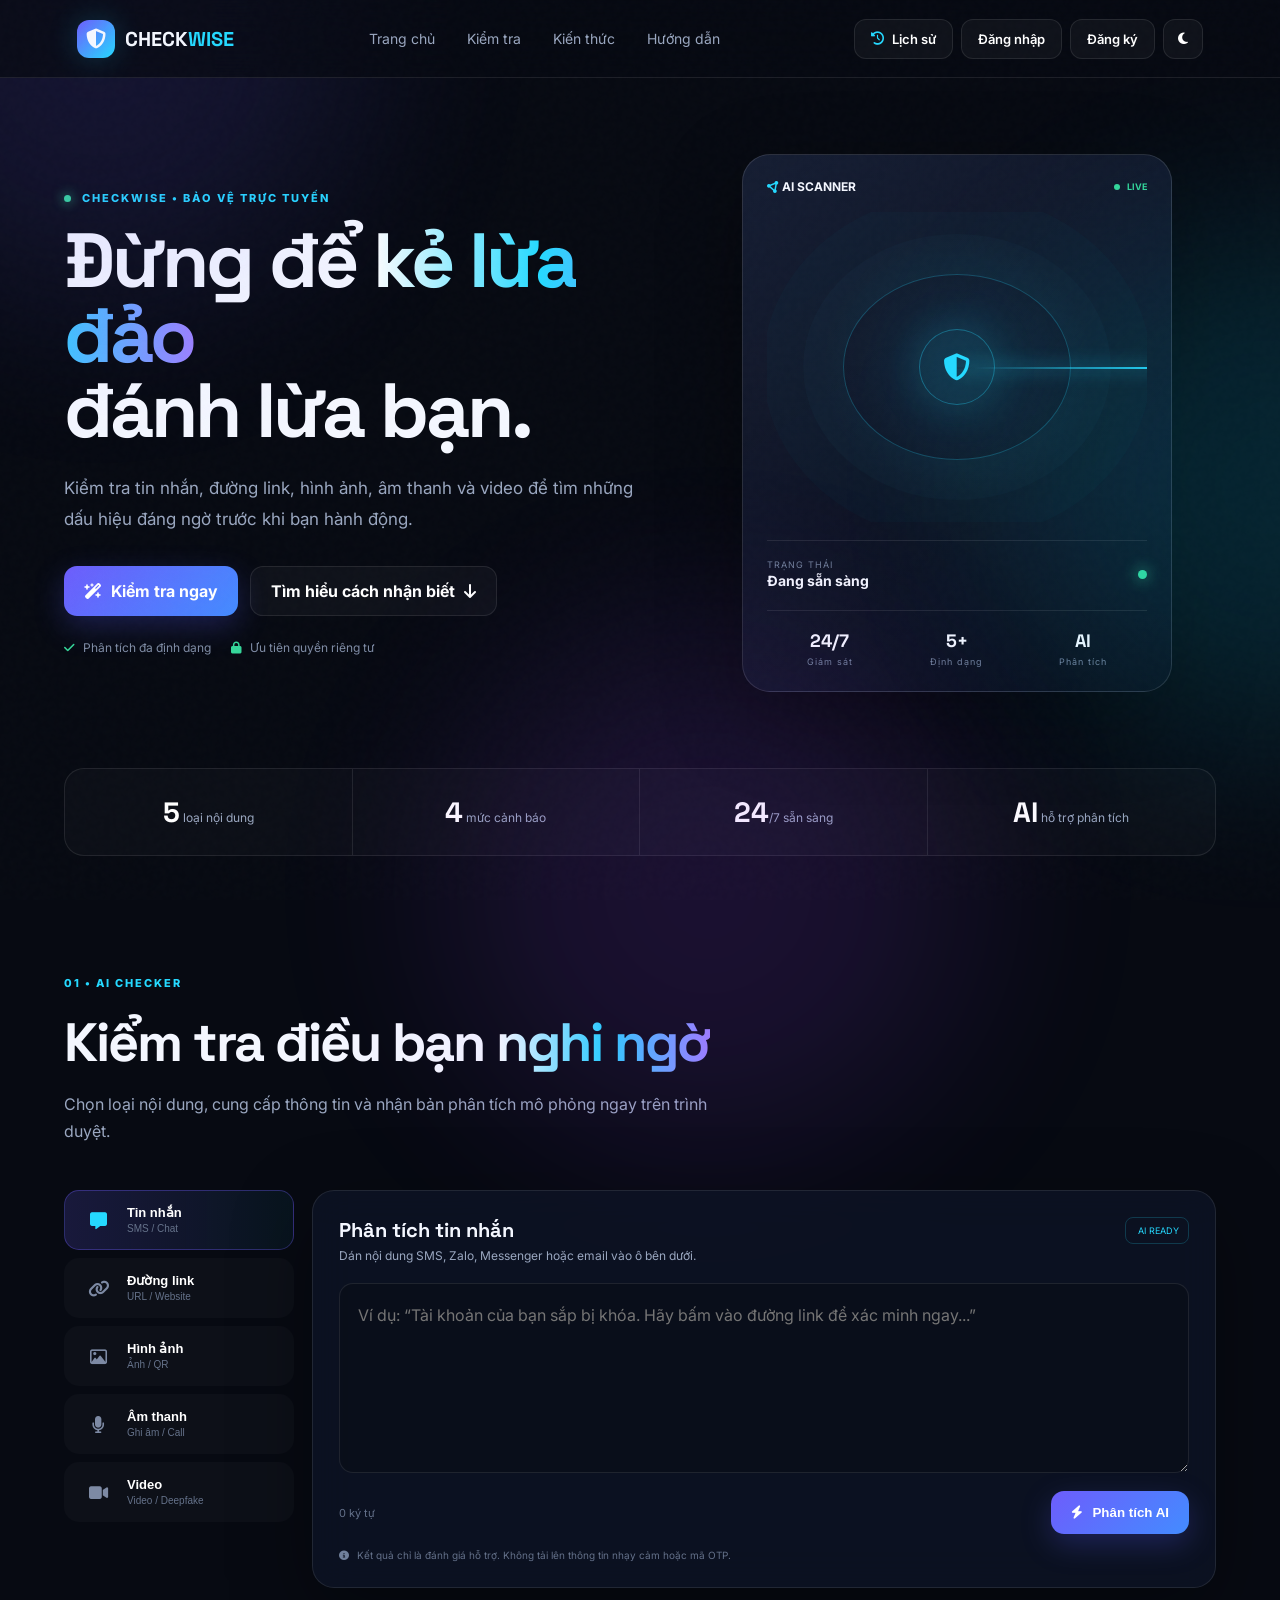
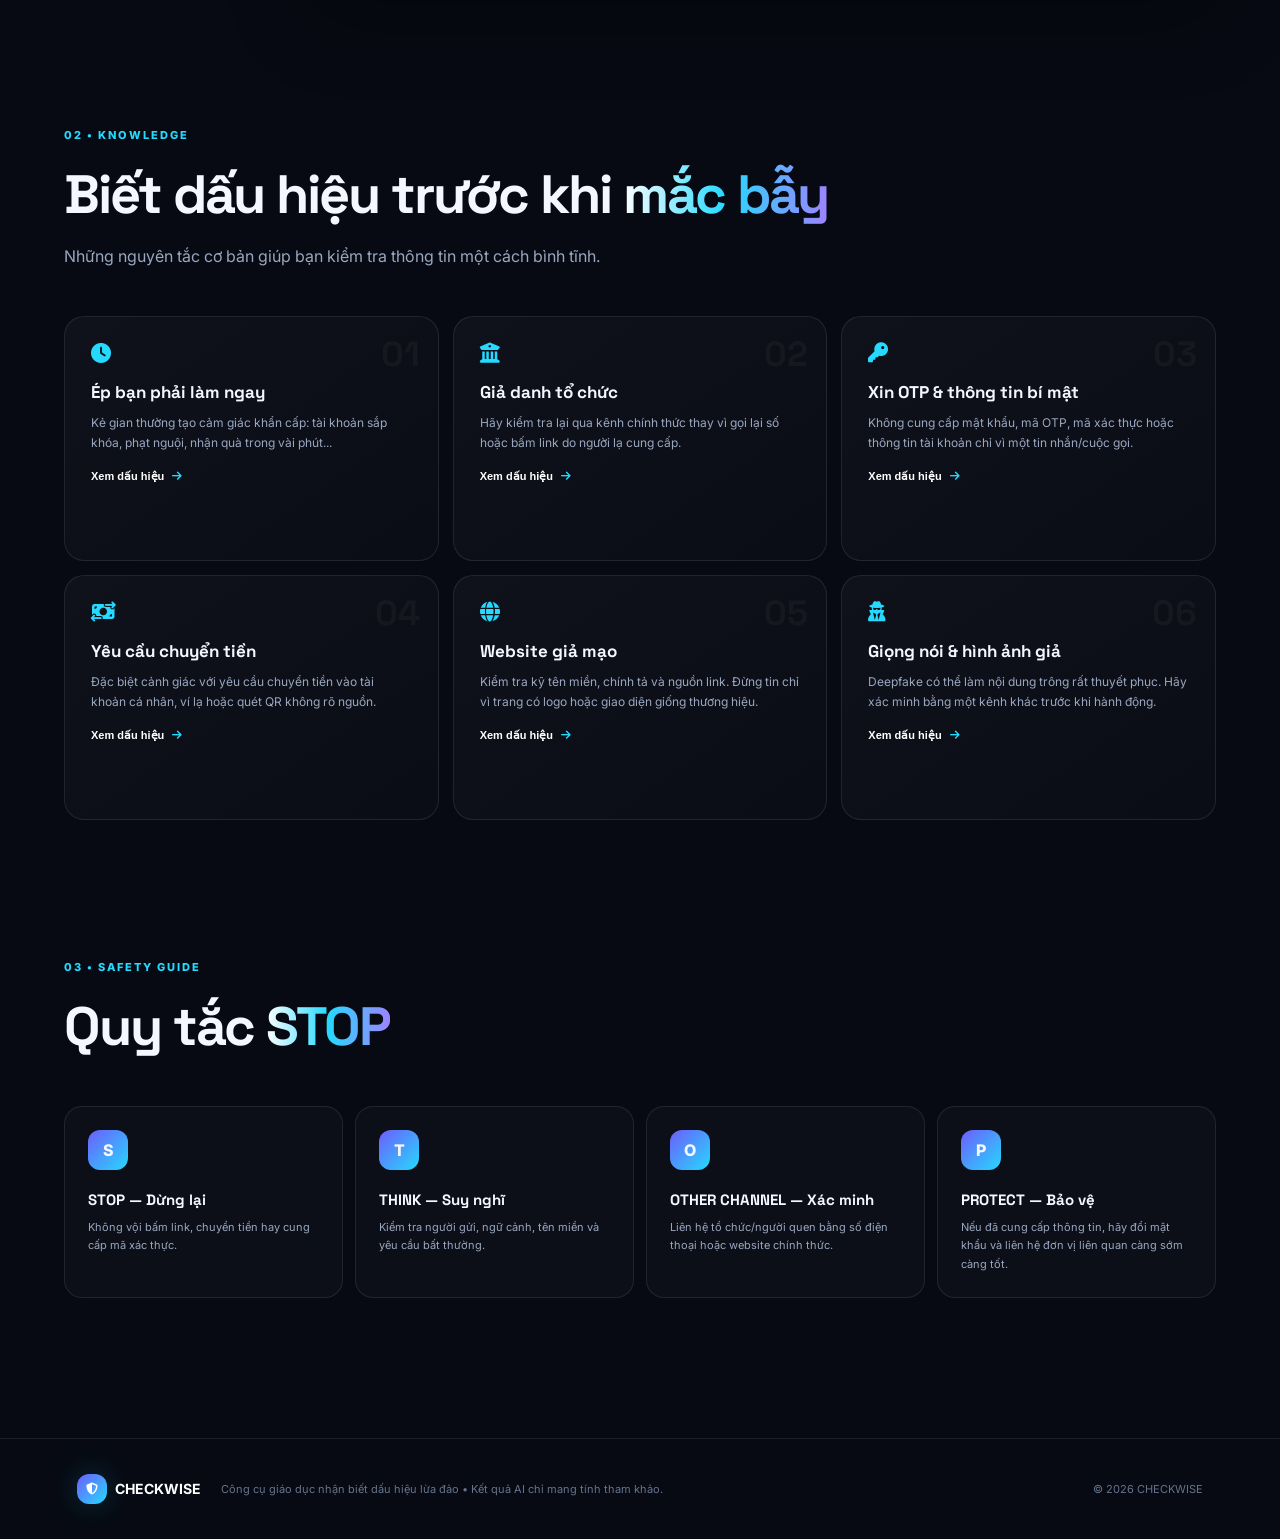
==== index.html @ 7a4ba18f "first commit" ====
<!doctype html>
<html lang="vi">
  <head>
    <meta charset="UTF-8" />
    <meta name="viewport" content="width=device-width, initial-scale=1.0" />
    <meta
      name="description"
      content="CHECKWISE - Trung tâm nhận biết tin giả và lừa đảo bằng AI."
    />
    <title>CHECKWISE — Nhận biết lừa đảo</title>
    <link rel="preconnect" href="https://fonts.googleapis.com" />
    <link rel="preconnect" href="https://fonts.gstatic.com" crossorigin />
    <link
      href="https://fonts.googleapis.com/css2?family=Inter:wght@400;500;600;700;800&family=Space+Grotesk:wght@500;600;700&display=swap"
      rel="stylesheet"
    />
    <link
      rel="stylesheet"
      href="https://cdnjs.cloudflare.com/ajax/libs/font-awesome/6.7.2/css/all.min.css"
    />
    <link rel="stylesheet" href="css/style.css" />
  </head>
  <body>
    <div class="noise"></div>
    <div class="bg-orb orb-1"></div>
    <div class="bg-orb orb-2"></div>
    <div class="bg-orb orb-3"></div>

    <header class="navbar">
      <a href="#home" class="brand">
        <span class="brand-icon"><i class="fa-solid fa-shield-halved"></i></span>
        <span>CHECK<span class="accent">WISE</span></span>
      </a>

      <nav id="nav">
        <a href="#home">Trang chủ</a>
        <a href="#checker">Kiểm tra</a>
        <a href="#knowledge">Kiến thức</a>
        <a href="#guide">Hướng dẫn</a>
      </nav>

      <div class="nav-right">
        <!-- Nút Lịch sử -->
        <button class="nav-pill-btn" id="toggleHistoryBtn" title="Lịch sử tra cứu">
          <i class="fa-solid fa-clock-rotate-left"></i>
          <span>Lịch sử</span>
        </button>

        <!-- Cụm Đăng nhập / Đăng ký (khi chưa đăng nhập) -->
        <div id="authButtons" class="auth-btns">
          <a href="auth.html" class="nav-pill-btn">Đăng nhập</a>
          <a href="auth.html?mode=register" class="nav-pill-btn nav-pill-primary">Đăng ký</a>
        </div>

        <!-- Ô User (khi đã đăng nhập) -->
        <div id="userMenuContainer" class="user-menu-container hidden">
          <button class="nav-pill-btn user-trigger" id="userProfileTrigger" type="button">
            <span class="user-avatar" id="userAvatarText">U</span>
            <span class="user-name" id="userNameDisplay">Người dùng</span>
            <i class="fa-solid fa-chevron-down" style="font-size: 10px; opacity: 0.7;"></i>
          </button>

          <div id="userDropdownMenu" class="user-dropdown hidden">
            <div class="dropdown-header">
              <strong id="dropdownUserName">Tên người dùng</strong>
              <p class="dropdown-email" id="dropdownUserEmail">email@domain.com</p>
              <span class="dropdown-role">Thành viên CheckWise</span>
            </div>
            <div class="dropdown-divider"></div>
            <button id="dropdownHistoryBtn" class="dropdown-item" type="button">
              <i class="fa-solid fa-clock-rotate-left"></i> Lịch sử tra cứu
            </button>
            <button id="logoutBtn" class="dropdown-item text-danger" type="button">
              <i class="fa-solid fa-right-from-bracket"></i> Đăng xuất
            </button>
          </div>
        </div>

        <!-- Nút Sáng / Tối -->
        <button class="icon-btn" id="themeBtn" aria-label="Đổi giao diện">
          <i class="fa-solid fa-moon"></i>
        </button>

        <!-- Nút Menu Mobile -->
        <button class="menu-btn" id="menuBtn">
          <i class="fa-solid fa-bars"></i>
        </button>
      </div>
    </header>
    <main id="home">
      <section class="hero section reveal">
        <div class="hero-copy">
          <div class="eyebrow">
            <span class="pulse"></span> CHECKWISE • BẢO VỆ TRỰC TUYẾN
          </div>
          <h1>Đừng để <span>kẻ lừa đảo</span><br />đánh lừa bạn.</h1>
          <p>
            Kiểm tra tin nhắn, đường link, hình ảnh, âm thanh và video để tìm
            những dấu hiệu đáng ngờ trước khi bạn hành động.
          </p>
          <div class="hero-actions">
            <a href="#checker" class="btn btn-primary"
              ><i class="fa-solid fa-wand-magic-sparkles"></i> Kiểm tra ngay</a
            ><a href="#knowledge" class="btn btn-ghost"
              >Tìm hiểu cách nhận biết <i class="fa-solid fa-arrow-down"></i
            ></a>
          </div>
          <div class="trust-row">
            <span><i class="fa-solid fa-check"></i> Phân tích đa định dạng</span
            ><span
              ><i class="fa-solid fa-lock"></i> Ưu tiên quyền riêng tư</span
            >
          </div>
        </div>
        <div class="hero-visual">
          <div class="scan-card">
            <div class="scan-top">
              <span><i class="fa-solid fa-circle-nodes"></i> AI SCANNER</span
              ><span class="live"><i></i> LIVE</span>
            </div>
            <div class="radar">
              <div class="radar-grid"></div>
              <div class="radar-sweep"></div>
              <div class="radar-core">
                <i class="fa-solid fa-shield-halved"></i>
              </div>
            </div>
            <div class="scan-status">
              <div><small>TRẠNG THÁI</small><strong>Đang sẵn sàng</strong></div>
              <span class="status-dot"></span>
            </div>
            <div class="mini-metrics">
              <div><strong>24/7</strong><small>Giám sát</small></div>
              <div><strong>5+</strong><small>Định dạng</small></div>
              <div><strong>AI</strong><small>Phân tích</small></div>
            </div>
          </div>
        </div>
      </section>

      <section class="stats section reveal">
        <div>
          <div class="stat">
            <strong data-count="5">0</strong><span> loại nội dung</span>
          </div>
        </div>
        <div>
          <div class="stat">
            <strong data-count="4">0</strong><span> mức cảnh báo</span>
          </div>
        </div>
        <div>
          <div class="stat">
            <strong data-count="24">0</strong><span>/7 sẵn sàng</span>
          </div>
        </div>
        <div>
          <div class="stat">
            <strong>AI</strong><span> hỗ trợ phân tích</span>
          </div>
        </div>
      </section>

      <section id="checker" class="checker section reveal">
        <div class="section-heading">
          <div class="eyebrow">01 • AI CHECKER</div>
          <h2>Kiểm tra điều bạn <span>nghi ngờ</span></h2>
          <p>
            Chọn loại nội dung, cung cấp thông tin và nhận bản phân tích mô
            phỏng ngay trên trình duyệt.
          </p>
        </div>
        <div class="checker-layout">
          <aside class="type-list">
            <button class="type-btn active" data-type="message">
              <i class="fa-solid fa-message"></i><span>Tin nhắn</span
              ><small>SMS / Chat</small>
            </button>
            <button class="type-btn" data-type="link">
              <i class="fa-solid fa-link"></i><span>Đường link</span
              ><small>URL / Website</small>
            </button>
            <button class="type-btn" data-type="image">
              <i class="fa-regular fa-image"></i><span>Hình ảnh</span
              ><small>Ảnh / QR</small>
            </button>
            <button class="type-btn" data-type="audio">
              <i class="fa-solid fa-microphone"></i><span>Âm thanh</span
              ><small>Ghi âm / Call</small>
            </button>
            <button class="type-btn" data-type="video">
              <i class="fa-solid fa-video"></i><span>Video</span
              ><small>Video / Deepfake</small>
            </button>
          </aside>
          <div class="checker-panel">
            <div class="panel-head">
              <div>
                <h3 id="inputTitle">Phân tích tin nhắn</h3>
                <p id="inputHint">
                  Dán nội dung SMS, Zalo, Messenger hoặc email vào ô bên dưới.
                </p>
              </div>
              <span class="ai-chip"
                ><i class="fa-solid fa-sparkles"></i> AI READY</span
              >
            </div>
            <textarea
              id="messageInput"
              placeholder="Ví dụ: “Tài khoản của bạn sắp bị khóa. Hãy bấm vào đường link để xác minh ngay...”"
            ></textarea>
            <div id="linkInput" class="hidden">
              <div class="input-wrap">
                <i class="fa-solid fa-link"></i
                ><input
                  id="urlField"
                  type="url"
                  placeholder="https://example.com"
                />
              </div>
            </div>
            <div id="uploadInput" class="upload-zone hidden">
              <input
                id="fileField"
                type="file"
                accept="image/*,audio/*,video/*"
              /><label for="fileField"
                ><span class="upload-icon"
                  ><i class="fa-solid fa-cloud-arrow-up"></i></span
                ><strong>Kéo thả tệp vào đây</strong
                ><small>hoặc bấm để chọn • Ảnh, âm thanh, video</small></label
              >
              <div id="filePreview"></div>
            </div>
            <div class="panel-foot">
              <span id="charCount">0 ký tự</span
              ><button class="btn btn-primary" id="analyzeBtn">
                <i class="fa-solid fa-bolt"></i> Phân tích AI
              </button>
            </div>
            <div class="disclaimer">
              <i class="fa-solid fa-circle-info"></i> Kết quả chỉ là đánh giá hỗ
              trợ. Không tải lên thông tin nhạy cảm hoặc mã OTP.
            </div>
          </div>
        </div>
      </section>
      

      <section id="result" class="result section hidden">
        <div class="result-card">
          <div class="result-head">
            <div class="result-icon">
              <i class="fa-solid fa-triangle-exclamation"></i>
            </div>
            <div>
              <small>AI RISK ANALYSIS</small>
              <h2 id="resultTitle">Có dấu hiệu cần cảnh giác</h2>
            </div>
            <span id="riskBadge" class="risk high">RỦI RO CAO</span>
          </div>
          <div class="risk-meter">
            <div>
              <span>Mức độ rủi ro</span><strong id="riskScore">78/100</strong>
            </div>
            <div class="meter"><span id="meterFill"></span></div>
          </div>
          <div class="findings" id="findings"></div>
          <div class="result-actions">
            <button class="btn btn-primary" id="newCheck">
              <i class="fa-solid fa-rotate"></i> Kiểm tra nội dung khác</button
            ><button class="btn btn-ghost" id="copyResult">
              <i class="fa-regular fa-copy"></i> Sao chép kết quả
            </button>
          </div>
        </div>
      </section>

      <section id="knowledge" class="knowledge section reveal">
        <div class="section-heading">
          <div class="eyebrow">02 • KNOWLEDGE</div>
          <h2>Biết dấu hiệu trước khi <span>mắc bẫy</span></h2>
          <p>
            Những nguyên tắc cơ bản giúp bạn kiểm tra thông tin một cách bình
            tĩnh.
          </p>
        </div>
        <div class="knowledge-grid">
          <article class="knowledge-card">
            <span class="card-num">01</span><i class="fa-solid fa-clock"></i>
            <h3>Ép bạn phải làm ngay</h3>
            <p>
              Kẻ gian thường tạo cảm giác khẩn cấp: tài khoản sắp khóa, phạt
              nguội, nhận quà trong vài phút...
            </p>
            <button class="learn-btn">
              Xem dấu hiệu <i class="fa-solid fa-arrow-right"></i>
            </button>
          </article>
          <article class="knowledge-card">
            <span class="card-num">02</span
            ><i class="fa-solid fa-building-columns"></i>
            <h3>Giả danh tổ chức</h3>
            <p>
              Hãy kiểm tra lại qua kênh chính thức thay vì gọi lại số hoặc bấm
              link do người lạ cung cấp.
            </p>
            <button class="learn-btn">
              Xem dấu hiệu <i class="fa-solid fa-arrow-right"></i>
            </button>
          </article>
          <article class="knowledge-card">
            <span class="card-num">03</span><i class="fa-solid fa-key"></i>
            <h3>Xin OTP & thông tin bí mật</h3>
            <p>
              Không cung cấp mật khẩu, mã OTP, mã xác thực hoặc thông tin tài
              khoản chỉ vì một tin nhắn/cuộc gọi.
            </p>
            <button class="learn-btn">
              Xem dấu hiệu <i class="fa-solid fa-arrow-right"></i>
            </button>
          </article>
          <article class="knowledge-card">
            <span class="card-num">04</span
            ><i class="fa-solid fa-money-bill-transfer"></i>
            <h3>Yêu cầu chuyển tiền</h3>
            <p>
              Đặc biệt cảnh giác với yêu cầu chuyển tiền vào tài khoản cá nhân,
              ví lạ hoặc quét QR không rõ nguồn.
            </p>
            <button class="learn-btn">
              Xem dấu hiệu <i class="fa-solid fa-arrow-right"></i>
            </button>
          </article>
          <article class="knowledge-card">
            <span class="card-num">05</span><i class="fa-solid fa-globe"></i>
            <h3>Website giả mạo</h3>
            <p>
              Kiểm tra kỹ tên miền, chính tả và nguồn link. Đừng tin chỉ vì
              trang có logo hoặc giao diện giống thương hiệu.
            </p>
            <button class="learn-btn">
              Xem dấu hiệu <i class="fa-solid fa-arrow-right"></i>
            </button>
          </article>
          <article class="knowledge-card">
            <span class="card-num">06</span
            ><i class="fa-solid fa-user-secret"></i>
            <h3>Giọng nói & hình ảnh giả</h3>
            <p>
              Deepfake có thể làm nội dung trông rất thuyết phục. Hãy xác minh
              bằng một kênh khác trước khi hành động.
            </p>
            <button class="learn-btn">
              Xem dấu hiệu <i class="fa-solid fa-arrow-right"></i>
            </button>
          </article>
        </div>
      </section>

      <section id="guide" class="guide section reveal">
        <div class="section-heading">
          <div class="eyebrow">03 • SAFETY GUIDE</div>
          <h2>Quy tắc <span>STOP</span></h2>
        </div>
        <div class="steps">
          <div class="step">
            <span>S</span>
            <div>
              <h3>STOP — Dừng lại</h3>
              <p>Không vội bấm link, chuyển tiền hay cung cấp mã xác thực.</p>
            </div>
          </div>
          <div class="step">
            <span>T</span>
            <div>
              <h3>THINK — Suy nghĩ</h3>
              <p>
                Kiểm tra người gửi, ngữ cảnh, tên miền và yêu cầu bất thường.
              </p>
            </div>
          </div>
          <div class="step">
            <span>O</span>
            <div>
              <h3>OTHER CHANNEL — Xác minh</h3>
              <p>
                Liên hệ tổ chức/người quen bằng số điện thoại hoặc website chính
                thức.
              </p>
            </div>
          </div>
          <div class="step">
            <span>P</span>
            <div>
              <h3>PROTECT — Bảo vệ</h3>
              <p>
                Nếu đã cung cấp thông tin, hãy đổi mật khẩu và liên hệ đơn vị
                liên quan càng sớm càng tốt.
              </p>
            </div>
          </div>
        </div>
      </section>
    </main>

    <footer>
      <div class="footer-brand">
        <span class="brand-icon"><i class="fa-solid fa-shield-halved"></i></span
        ><strong>CHECKWISE</strong>
      </div>
      <p>
        Công cụ giáo dục nhận biết dấu hiệu lừa đảo • Kết quả AI chỉ mang tính
        tham khảo.
      </p>
      <span>© 2026 CHECKWISE</span>
    </footer>
    <script src="js/app.js"></script>
    <!-- NGĂN KÉO LỊCH SỬ TRA CỨU (DRAWER) -->
<div id="historyOverlay" class="drawer-overlay hidden"></div>
<aside id="historyDrawer" class="history-drawer">
  <div class="drawer-header">
    <div>
      <h3><i class="fa-solid fa-clock-rotate-left"></i> Lịch sử tra cứu</h3>
      <small id="historyUserLabel">Lưu trên trình duyệt hiện tại</small>
    </div>
    <div style="display: flex; gap: 8px; align-items: center;">
      <button id="clearHistoryBtn" class="clear-history-btn" title="Xóa tất cả">
        <i class="fa-solid fa-trash-can"></i>
      </button>
      <button id="closeHistoryBtn" class="close-btn">&times;</button>
    </div>
  </div>
  <div id="historyList" class="drawer-list"></div>
</aside>
  </body>
</html>
---- css/style.css ----
:root {
  --bg: #070a12;
  --bg2: #0b1020;
  --panel: rgba(15, 22, 40, .72);
  --text: #f4f7ff;
  --muted: #9aa7c0;
  --line: rgba(255, 255, 255, .09);
  --primary: #6d5dfc;
  --cyan: #25d9ff;
  --danger: #ff5470;
  --warning: #ffb84d;
  --success: #35d69a;
  --shadow: 0 25px 80px rgba(0, 0, 0, .35)
}

* {
  box-sizing: border-box;
  margin: 0;
  padding: 0
}

html {
  scroll-behavior: smooth
}

body {
  font-family: Inter, sans-serif;
  background: var(--bg);
  color: var(--text);
  overflow-x: hidden
}

.noise {
  position: fixed;
  inset: 0;
  opacity: .025;
  pointer-events: none;
  z-index: 100;
  background-image: url("data:image/svg+xml,%3Csvg viewBox='0 0 180 180' xmlns='http://www.w3.org/2000/svg'%3E%3Cfilter id='n'%3E%3CfeTurbulence type='fractalNoise' baseFrequency='.8' numOctaves='4' stitchTiles='stitch'/%3E%3C/filter%3E%3Crect width='100%25' height='100%25' filter='url(%23n)' opacity='.7'/%3E%3C/svg%3E")
}

.bg-orb {
  position: fixed;
  width: 520px;
  height: 520px;
  border-radius: 50%;
  filter: blur(100px);
  opacity: .13;
  pointer-events: none
}

.orb-1 {
  background: #6d5dfc;
  top: -220px;
  left: -160px
}

.orb-2 {
  background: #00d9ff;
  right: -250px;
  top: 25%
}

.orb-3 {
  background: #9d42ff;
  bottom: -250px;
  left: 35%
}

.navbar {
  height: 78px;
  display: flex;
  align-items: center;
  justify-content: space-between;
  padding: 0 6%;
  position: sticky;
  top: 0;
  z-index: 50;
  background: rgba(7, 10, 18, .72);
  backdrop-filter: blur(20px);
  border-bottom: 1px solid var(--line)
}

.brand {
  display: flex;
  align-items: center;
  gap: 10px;
  color: var(--text);
  text-decoration: none;
  font-family: "Space Grotesk";
  font-weight: 700;
  font-size: 20px
}

.accent {
  color: var(--cyan)
}

.brand-icon {
  width: 38px;
  height: 38px;
  border-radius: 12px;
  display: grid;
  place-items: center;
  background: linear-gradient(135deg, var(--primary), var(--cyan));
  box-shadow: 0 0 30px rgba(37, 217, 255, .2)
}

nav {
  display: flex;
  gap: 32px
}

nav a {
  color: var(--muted);
  text-decoration: none;
  font-size: 14px;
  transition: .25s
}

nav a:hover {
  color: #fff
}

.icon-btn,
.menu-btn {
  border: 1px solid var(--line);
  background: rgba(255, 255, 255, .04);
  color: #fff;
  width: 40px;
  height: 40px;
  border-radius: 12px;
  cursor: pointer
}

.menu-btn {
  display: none
}

.section {
  width: min(1160px, 90%);
  margin: auto
}

.hero {
  min-height: 690px;
  display: grid;
  grid-template-columns: 1.05fr .95fr;
  align-items: center;
  gap: 60px
}

.eyebrow {
  font-size: 11px;
  letter-spacing: 2px;
  font-weight: 800;
  color: var(--cyan);
  margin-bottom: 18px
}

.pulse {
  display: inline-block;
  width: 7px;
  height: 7px;
  border-radius: 50%;
  background: var(--success);
  box-shadow: 0 0 12px var(--success);
  margin-right: 7px
}

.hero h1 {
  font-family: "Space Grotesk";
  font-size: clamp(46px, 6vw, 78px);
  line-height: .98;
  letter-spacing: -3px;
  margin-bottom: 25px
}

.hero h1 span,
.section-heading h2 span {
  background: linear-gradient(90deg, #fff, var(--cyan), #9d83ff);
  background-clip: text;
  -webkit-background-clip: text;
  color: transparent
}

.hero p {
  max-width: 620px;
  color: var(--muted);
  font-size: 17px;
  line-height: 1.8
}

.hero-actions {
  display: flex;
  gap: 12px;
  flex-wrap: wrap;
  margin-top: 32px
}

.btn {
  border: 0;
  border-radius: 13px;
  padding: 14px 20px;
  font-weight: 700;
  color: #fff;
  text-decoration: none;
  display: inline-flex;
  align-items: center;
  gap: 9px;
  cursor: pointer;
  transition: .25s
}

.btn-primary {
  background: linear-gradient(135deg, var(--primary), #438cff);
  box-shadow: 0 10px 30px rgba(89, 92, 255, .25)
}

.btn-primary:hover {
  transform: translateY(-3px);
  box-shadow: 0 15px 40px rgba(89, 92, 255, .4)
}

.btn-ghost {
  border: 1px solid var(--line);
  background: rgba(255, 255, 255, .035)
}

.btn-ghost:hover {
  background: rgba(255, 255, 255, .08)
}

.trust-row {
  display: flex;
  gap: 20px;
  color: #7f8ca5;
  font-size: 12px;
  margin-top: 24px
}

.trust-row i {
  color: var(--success);
  margin-right: 5px
}

.scan-card {
  width: min(430px, 100%);
  margin: auto;
  padding: 24px;
  border: 1px solid rgba(255, 255, 255, .12);
  background: linear-gradient(145deg, rgba(24, 32, 55, .9), rgba(10, 15, 29, .72));
  border-radius: 28px;
  box-shadow: var(--shadow);
  animation: float 5s ease-in-out infinite
}

.scan-top,
.scan-status {
  display: flex;
  justify-content: space-between;
  align-items: center
}

.scan-top {
  font-size: 12px;
  font-weight: 700
}

.scan-top i {
  color: var(--cyan)
}

.live {
  font-size: 9px;
  color: var(--success)
}

.live i {
  display: inline-block;
  width: 6px;
  height: 6px;
  background: var(--success);
  border-radius: 50%;
  margin-right: 5px
}

.radar {
  height: 310px;
  margin: 18px 0;
  position: relative;
  border-radius: 22px;
  overflow: hidden;
  background: radial-gradient(circle, rgba(37, 217, 255, .1), transparent 55%)
}

.radar-grid {
  position: absolute;
  inset: 20%;
  border: 1px solid rgba(37, 217, 255, .25);
  border-radius: 50%;
  box-shadow: 0 0 0 40px rgba(37, 217, 255, .025), 0 0 0 80px rgba(37, 217, 255, .02)
}

.radar-sweep {
  position: absolute;
  width: 55%;
  height: 2px;
  background: linear-gradient(90deg, transparent, var(--cyan));
  left: 50%;
  top: 50%;
  transform-origin: left;
  animation: sweep 3s linear infinite;
  box-shadow: 0 0 18px var(--cyan)
}

.radar-core {
  position: absolute;
  left: 50%;
  top: 50%;
  transform: translate(-50%, -50%);
  width: 76px;
  height: 76px;
  border-radius: 50%;
  display: grid;
  place-items: center;
  background: rgba(37, 217, 255, .08);
  border: 1px solid rgba(37, 217, 255, .35);
  color: var(--cyan);
  font-size: 27px;
  box-shadow: 0 0 45px rgba(37, 217, 255, .18)
}

.scan-status {
  border-top: 1px solid var(--line);
  padding-top: 18px
}

.scan-status small,
.mini-metrics small {
  display: block;
  color: #71809b;
  font-size: 9px;
  letter-spacing: 1px
}

.scan-status strong {
  font-size: 14px
}

.status-dot {
  width: 9px;
  height: 9px;
  background: var(--success);
  border-radius: 50%;
  box-shadow: 0 0 15px var(--success)
}

.mini-metrics {
  display: grid;
  grid-template-columns: repeat(3, 1fr);
  margin-top: 20px;
  text-align: center;
  border-top: 1px solid var(--line);
  padding-top: 18px
}

.mini-metrics strong {
  font-family: "Space Grotesk";
  font-size: 18px
}

.mini-metrics small {
  margin-top: 4px
}

.stats {
  display: grid;
  grid-template-columns: repeat(4, 1fr);
  border: 1px solid var(--line);
  border-radius: 20px;
  background: rgba(255, 255, 255, .025);
  overflow: hidden;
  margin-bottom: 120px
}

.stats>div {
  padding: 25px;
  text-align: center;
  border-right: 1px solid var(--line)
}

.stats>div:last-child {
  border: 0
}

.stat strong {
  font: 700 28px "Space Grotesk";
  color: #fff
}

.stat span {
  font-size: 12px;
  color: var(--muted)
}

.section-heading {
  margin-bottom: 45px
}

.section-heading h2 {
  font: 700 clamp(34px, 5vw, 54px) "Space Grotesk";
  letter-spacing: -2px;
  margin-bottom: 14px
}

.section-heading p {
  color: var(--muted);
  line-height: 1.7;
  max-width: 650px
}

.checker {
  margin-bottom: 140px
}

.checker-layout {
  display: grid;
  grid-template-columns: 230px 1fr;
  gap: 18px
}

.type-list {
  display: flex;
  flex-direction: column;
  gap: 8px
}

.type-btn {
  display: grid;
  grid-template-columns: 38px 1fr;
  grid-template-rows: 1fr 1fr;
  text-align: left;
  gap: 0 10px;
  padding: 14px;
  border: 1px solid transparent;
  background: rgba(255, 255, 255, .025);
  color: #fff;
  border-radius: 15px;
  cursor: pointer
}

.type-btn i {
  grid-row: 1/3;
  align-self: center;
  text-align: center;
  font-size: 17px;
  color: #7d8aa4
}

.type-btn span {
  font-weight: 700;
  font-size: 13px
}

.type-btn small {
  color: #65728a;
  font-size: 10px;
  margin-top: 3px
}

.type-btn.active {
  background: linear-gradient(90deg, rgba(109, 93, 252, .18), rgba(37, 217, 255, .05));
  border-color: rgba(109, 93, 252, .35)
}

.type-btn.active i {
  color: var(--cyan)
}

.checker-panel,
.result-card {
  border: 1px solid var(--line);
  background: var(--panel);
  backdrop-filter: blur(20px);
  border-radius: 22px;
  padding: 26px;
  box-shadow: var(--shadow)
}

.panel-head {
  display: flex;
  justify-content: space-between;
  gap: 20px;
  margin-bottom: 20px
}

.panel-head h3 {
  font: 700 20px "Space Grotesk"
}

.panel-head p {
  color: var(--muted);
  font-size: 12px;
  margin-top: 5px
}

.ai-chip {
  align-self: flex-start;
  font-size: 9px;
  color: var(--cyan);
  padding: 7px 9px;
  border: 1px solid rgba(37, 217, 255, .2);
  border-radius: 8px;
  white-space: nowrap
}

textarea,
input {
  font: inherit;
  color: #fff;
  background: rgba(0, 0, 0, .18);
  border: 1px solid var(--line);
  outline: none
}

.checker-panel textarea {
  width: 100%;
  height: 190px;
  resize: vertical;
  padding: 18px;
  border-radius: 14px;
  line-height: 1.7
}

.checker-panel textarea:focus,
input:focus {
  border-color: rgba(37, 217, 255, .45);
  box-shadow: 0 0 0 4px rgba(37, 217, 255, .04)
}

.input-wrap {
  display: flex;
  align-items: center;
  gap: 10px;
  border: 1px solid var(--line);
  padding: 0 15px;
  border-radius: 14px;
  background: rgba(0, 0, 0, .18)
}

.input-wrap i {
  color: var(--cyan)
}

.input-wrap input {
  border: 0;
  width: 100%;
  height: 60px;
  background: transparent
}

.panel-foot {
  display: flex;
  justify-content: space-between;
  align-items: center;
  margin-top: 14px
}

.panel-foot>span {
  color: #64718a;
  font-size: 11px
}

.upload-zone {
  border: 1px dashed rgba(37, 217, 255, .3);
  border-radius: 16px;
  min-height: 240px;
  display: grid;
  place-items: center;
  text-align: center;
  position: relative;
  overflow: hidden;
  background: rgba(37, 217, 255, .025)
}

.upload-zone input {
  display: none
}

.upload-zone label {
  cursor: pointer;
  padding: 35px;
  width: 100%
}

.upload-icon {
  width: 60px;
  height: 60px;
  margin: auto auto 15px;
  border-radius: 18px;
  display: grid;
  place-items: center;
  background: rgba(37, 217, 255, .08);
  color: var(--cyan);
  font-size: 23px
}

.upload-zone strong,
.upload-zone small {
  display: block
}

.upload-zone small {
  color: var(--muted);
  margin-top: 8px
}

.disclaimer {
  font-size: 10px;
  color: #64718a;
  margin-top: 15px
}

.disclaimer i {
  color: #70809b;
  margin-right: 5px
}

.hidden {
  display: none !important
}

.result {
  margin-bottom: 120px
}

.result-card {
  border-color: rgba(255, 184, 77, .2)
}

.result-head {
  display: flex;
  align-items: center;
  gap: 14px
}

.result-icon {
  width: 48px;
  height: 48px;
  border-radius: 15px;
  display: grid;
  place-items: center;
  background: rgba(255, 184, 77, .1);
  color: var(--warning)
}

.result-head small {
  color: #77849c;
  font-size: 9px;
  letter-spacing: 1px
}

.result-head h2 {
  font: 700 22px "Space Grotesk"
}

.risk {
  margin-left: auto;
  padding: 8px 10px;
  border-radius: 8px;
  font-size: 9px;
  font-weight: 800
}

.risk.high {
  color: #ff7185;
  background: rgba(255, 84, 112, .1)
}

.risk.medium {
  color: var(--warning);
  background: rgba(255, 184, 77, .1)
}

.risk.low {
  color: var(--success);
  background: rgba(53, 214, 154, .1)
}

.risk-meter {
  margin: 25px 0
}

.risk-meter>div:first-child {
  display: flex;
  justify-content: space-between;
  font-size: 12px;
  color: var(--muted);
  margin-bottom: 8px
}

.risk-meter strong {
  color: #fff
}

.meter {
  height: 9px;
  background: rgba(255, 255, 255, .07);
  border-radius: 20px;
  overflow: hidden
}

.meter span {
  display: block;
  height: 100%;
  width: 0;
  background: linear-gradient(90deg, var(--success), var(--warning), var(--danger));
  border-radius: 20px;
  transition: 1.2s
}

.findings {
  display: grid;
  grid-template-columns: repeat(3, 1fr);
  gap: 10px
}

.finding {
  padding: 17px;
  border: 1px solid var(--line);
  border-radius: 14px;
  background: rgba(255, 255, 255, .025)
}

.finding i {
  color: var(--warning);
  margin-bottom: 10px
}

.finding strong {
  display: block;
  font-size: 12px;
  margin-bottom: 6px
}

.finding p {
  font-size: 11px;
  color: var(--muted);
  line-height: 1.6
}

.result-actions {
  display: flex;
  gap: 10px;
  margin-top: 20px
}

.knowledge {
  margin-bottom: 140px
}

.knowledge-grid {
  display: grid;
  grid-template-columns: repeat(3, 1fr);
  gap: 14px
}

.knowledge-card {
  position: relative;
  padding: 26px;
  border: 1px solid var(--line);
  border-radius: 20px;
  background: linear-gradient(145deg, rgba(255, 255, 255, .035), rgba(255, 255, 255, .015));
  min-height: 245px;
  transition: .3s;
  overflow: hidden
}

.knowledge-card:hover {
  transform: translateY(-7px);
  border-color: rgba(37, 217, 255, .25);
  box-shadow: 0 20px 50px rgba(0, 0, 0, .2)
}

.card-num {
  position: absolute;
  right: 18px;
  top: 15px;
  font: 700 35px "Space Grotesk";
  color: rgba(255, 255, 255, .04)
}

.knowledge-card>i {
  color: var(--cyan);
  font-size: 20px;
  margin-bottom: 18px
}

.knowledge-card h3 {
  font: 700 17px "Space Grotesk";
  margin-bottom: 10px
}

.knowledge-card p {
  font-size: 12px;
  line-height: 1.7;
  color: var(--muted)
}

.learn-btn {
  border: 0;
  background: none;
  color: #fff;
  margin-top: 17px;
  font-size: 11px;
  font-weight: 700;
  cursor: pointer
}

.learn-btn i {
  color: var(--cyan);
  margin-left: 5px
}

.guide {
  margin-bottom: 140px
}

.steps {
  display: grid;
  grid-template-columns: repeat(4, 1fr);
  gap: 12px
}

.step {
  padding: 23px;
  border: 1px solid var(--line);
  border-radius: 18px;
  background: rgba(255, 255, 255, .025)
}

.step>span {
  width: 40px;
  height: 40px;
  display: grid;
  place-items: center;
  border-radius: 12px;
  background: linear-gradient(135deg, var(--primary), var(--cyan));
  font-weight: 800;
  margin-bottom: 20px
}

.step h3 {
  font: 700 15px "Space Grotesk";
  margin-bottom: 9px
}

.step p {
  font-size: 11px;
  color: var(--muted);
  line-height: 1.7
}

footer {
  border-top: 1px solid var(--line);
  padding: 35px 6%;
  display: flex;
  align-items: center;
  gap: 20px;
  color: #66748e;
  font-size: 11px
}

footer .footer-brand {
  display: flex;
  align-items: center;
  gap: 8px;
  color: #fff;
  font-size: 14px
}

footer .brand-icon {
  width: 30px;
  height: 30px;
  font-size: 12px
}

footer p {
  flex: 1
}

.reveal {
  opacity: 0;
  transform: translateY(24px);
  transition: .8s
}

.reveal.show {
  opacity: 1;
  transform: none
}

@keyframes float {
  50% {
    transform: translateY(-12px)
  }
}

@keyframes sweep {
  to {
    transform: rotate(360deg)
  }
}

@media(max-width:850px) {
  nav {
    position: absolute;
    top: 78px;
    left: 0;
    right: 0;
    padding: 20px 6%;
    background: rgba(7, 10, 18, .96);
    display: none;
    flex-direction: column;
    gap: 18px;
    border-bottom: 1px solid var(--line)
  }

  nav.open {
    display: flex
  }

  .menu-btn {
    display: block
  }

  .navbar>.icon-btn {
    margin-left: auto;
    margin-right: 8px
  }

  .hero {
    grid-template-columns: 1fr;
    min-height: auto;
    padding: 90px 0
  }

  .hero-visual {
    margin-top: 20px
  }

  .stats {
    grid-template-columns: repeat(2, 1fr)
  }

  .stats>div:nth-child(2) {
    border-right: 0
  }

  .stats>div:nth-child(-n+2) {
    border-bottom: 1px solid var(--line)
  }

  .checker-layout {
    grid-template-columns: 1fr
  }

  .type-list {
    display: grid;
    grid-template-columns: repeat(5, 1fr)
  }

  .type-btn {
    grid-template-columns: 1fr;
    text-align: center;
    grid-template-rows: auto auto auto
  }

  .type-btn i {
    grid-row: auto;
    margin-bottom: 7px
  }

  .findings,
  .knowledge-grid {
    grid-template-columns: 1fr 1fr
  }

  .steps {
    grid-template-columns: 1fr 1fr
  }
}

@media(max-width:560px) {
  .navbar {
    padding: 0 5%
  }

  .hero h1 {
    font-size: 46px;
    letter-spacing: -2px
  }

  .trust-row {
    flex-direction: column;
    gap: 8px
  }

  .type-list {
    grid-template-columns: repeat(2, 1fr)
  }

  .type-btn:last-child {
    grid-column: span 2
  }

  .panel-head {
    flex-direction: column
  }

  .panel-foot {
    align-items: flex-start;
    gap: 12px;
    flex-direction: column
  }

  .findings,
  .knowledge-grid,
  .steps {
    grid-template-columns: 1fr
  }

  .result-head {
    align-items: flex-start;
    flex-wrap: wrap
  }

  .risk {
    margin-left: 0
  }

  .stats {
    margin-bottom: 80px
  }

  footer {
    flex-direction: column;
    align-items: flex-start
  }
}

/* ===== LIGHT THEME ===== */
body.light {
  --bg: #f4f7fb;
  --bg2: #ffffff;
  --panel: rgba(255, 255, 255, .82);
  --text: #172033;
  --muted: #5f6b80;
  --line: rgba(23, 32, 51, .12);
  --shadow: 0 25px 80px rgba(31, 45, 72, .12);
  background: var(--bg);
}

body.light .noise {
  opacity: .012
}

body.light .navbar {
  background: rgba(244, 247, 251, .78)
}

body.light nav a {
  color: #5f6b80
}

body.light nav a:hover {
  color: #172033
}

body.light .icon-btn,
body.light .menu-btn {
  color: #172033;
  background: rgba(23, 32, 51, .05)
}

body.light .hero h1 span,
body.light .section-heading h2 span {
  background: linear-gradient(90deg, #172033, var(--primary), #008fc4);
  background-clip: text;
  -webkit-background-clip: text
}

body.light .btn {
  color: #fff
}

body.light .btn-ghost {
  color: #172033;
  background: rgba(23, 32, 51, .04)
}

body.light .btn-ghost:hover {
  background: rgba(23, 32, 51, .08)
}

body.light .scan-card {
  background: linear-gradient(145deg, rgba(255, 255, 255, .96), rgba(237, 243, 252, .9));
}

body.light .stats {
  background: rgba(255, 255, 255, .65)
}

body.light .stat strong {
  color: #172033
}

body.light .type-btn {
  color: #172033;
  background: rgba(23, 32, 51, .035)
}

body.light .type-btn.active {
  background: linear-gradient(90deg, rgba(109, 93, 252, .12), rgba(37, 217, 255, .08))
}

body.light .checker-panel,
body.light .result-card {
  background: var(--panel);
}

body.light textarea,
body.light input {
  color: #172033;
  background: rgba(255, 255, 255, .72);
}

body.light .input-wrap {
  background: rgba(255, 255, 255, .72)
}

body.light .finding,
body.light .knowledge-card,
body.light .step {
  background: rgba(255, 255, 255, .62)
}

body.light .card-num {
  color: rgba(23, 32, 51, .06)
}

body.light .learn-btn {
  color: #172033
}

body.light footer .footer-brand {
  color: #172033
}

@media(max-width:850px) {
  body.light nav {
    background: rgba(244, 247, 251, .98)
  }
}
.nav-right {
  display: flex;
  align-items: center;
  gap: 8px;
}

.auth-btns {
  display: flex;
  align-items: center;
  gap: 8px;
}

/* Style chung giống hệt .icon-btn (height: 40px, border-radius: 12px) */
.nav-pill-btn {
  height: 40px;
  padding: 0 14px;
  border: 1px solid var(--line);
  background: rgba(255, 255, 255, 0.04);
  color: #fff;
  border-radius: 12px;
  font: 600 13px Inter, sans-serif;
  display: inline-flex;
  align-items: center;
  justify-content: center;
  gap: 7px;
  text-decoration: none;
  cursor: pointer;
  white-space: nowrap;
  transition: 0.25s;
}

.nav-pill-btn:hover {
  background: rgba(255, 255, 255, 0.09);
  border-color: rgba(37, 217, 255, 0.35);
}

/* Điểm nhấn nhẹ cho nút Đăng ký nhưng vẫn giữ khung chuẩn */
.nav-pill-primary {
  background: linear-gradient(135deg, rgba(109, 93, 252, 0.35), rgba(37, 217, 255, 0.2));
  border-color: rgba(109, 93, 252, 0.5);
}

.nav-pill-primary:hover {
  background: linear-gradient(135deg, var(--primary), #438cff);
  border-color: transparent;
}

/* Ô User khi đã đăng nhập */
.user-menu-container {
  position: relative;
}

.user-trigger {
  padding: 0 12px 0 6px;
}

.user-avatar {
  width: 26px;
  height: 26px;
  border-radius: 8px;
  display: grid;
  place-items: center;
  font: 700 12px "Space Grotesk", sans-serif;
  color: #fff;
  background: linear-gradient(135deg, var(--primary), var(--cyan));
}

.user-name {
  max-width: 110px;
  overflow: hidden;
  text-overflow: ellipsis;
}

.user-dropdown {
  position: absolute;
  right: 0;
  top: calc(100% + 10px);
  width: 235px;
  padding: 12px;
  border-radius: 16px;
  border: 1px solid var(--line);
  background: #0e1528;
  box-shadow: 0 20px 50px rgba(0, 0, 0, 0.5);
  z-index: 90;
}

body.light .user-dropdown {
  background: #ffffff;
  box-shadow: 0 15px 40px rgba(23, 32, 51, 0.15);
}

.dropdown-header {
  padding: 4px 6px 8px;
}

.dropdown-header strong {
  display: block;
  font-size: 14px;
}

.dropdown-email {
  font-size: 12px;
  color: var(--muted);
  margin: 2px 0 6px;
  word-break: break-all;
}

.dropdown-role {
  display: inline-block;
  font-size: 10px;
  font-weight: 700;
  padding: 3px 8px;
  border-radius: 6px;
  color: var(--cyan);
  background: rgba(37, 217, 255, 0.12);
}

.dropdown-divider {
  height: 1px;
  background: var(--line);
  margin: 6px 0;
}

.dropdown-item {
  width: 100%;
  display: flex;
  align-items: center;
  gap: 9px;
  padding: 9px 10px;
  border: 0;
  border-radius: 10px;
  background: transparent;
  color: var(--text);
  font: 500 13px Inter, sans-serif;
  cursor: pointer;
  text-align: left;
}

.dropdown-item:hover {
  background: rgba(255, 255, 255, 0.06);
}

body.light .dropdown-item:hover {
  background: rgba(23, 32, 51, 0.05);
}

.dropdown-item.text-danger {
  color: var(--danger);
}


/* ===== MODAL AUTH (Dùng chung nếu có) ===== */
.modal-backdrop {
  position: fixed;
  inset: 0;
  background: rgba(4, 7, 15, 0.75);
  backdrop-filter: blur(8px);
  display: grid;
  place-items: center;
  padding: 20px;
  z-index: 120;
}

.auth-modal-card {
  position: relative;
  width: min(420px, 100%);
  padding: 28px;
  border-radius: 22px;
  border: 1px solid var(--line);
  background: #0d1324;
  box-shadow: 0 25px 70px rgba(0, 0, 0, 0.6);
}

body.light .auth-modal-card {
  background: #ffffff;
}

.modal-close {
  position: absolute;
  top: 16px;
  right: 18px;
  border: 0;
  background: none;
  color: var(--muted);
  font-size: 24px;
  cursor: pointer;
}

.auth-tabs {
  display: grid;
  grid-template-columns: 1fr 1fr;
  gap: 6px;
  padding: 5px;
  border-radius: 12px;
  background: rgba(255, 255, 255, 0.04);
  margin-bottom: 20px;
}

body.light .auth-tabs {
  background: rgba(23, 32, 51, 0.06);
}

.auth-tab {
  padding: 9px;
  border: 0;
  border-radius: 9px;
  background: transparent;
  color: var(--muted);
  font: 600 13px Inter, sans-serif;
  cursor: pointer;
}

.auth-tab.active {
  background: var(--primary);
  color: #fff;
}


/* ===== HISTORY DRAWER (NGĂN KÉO LỊCH SỬ) ===== */
.drawer-overlay {
  position: fixed;
  inset: 0;
  background: rgba(4, 7, 15, 0.6);
  backdrop-filter: blur(4px);
  z-index: 105;
}

.history-drawer {
  position: fixed;
  top: 0;
  right: 0;
  width: min(400px, 92vw);
  height: 100vh;
  background: #0b1020;
  border-left: 1px solid var(--line);
  z-index: 110;
  display: flex;
  flex-direction: column;
  transform: translateX(100%);
  transition: transform 0.3s ease;
}

.history-drawer.open {
  transform: translateX(0);
}

body.light .history-drawer {
  background: #f8fafe;
}

.drawer-header {
  padding: 20px;
  border-bottom: 1px solid var(--line);
  display: flex;
  justify-content: space-between;
  align-items: center;
}

.drawer-header h3 {
  font: 700 17px "Space Grotesk", sans-serif;
  display: flex;
  align-items: center;
  gap: 8px;
}

.drawer-header small {
  color: var(--muted);
  font-size: 11px;
}

.close-btn,
.clear-history-btn {
  border: 1px solid var(--line);
  background: rgba(255, 255, 255, 0.04);
  color: var(--text);
  width: 32px;
  height: 32px;
  border-radius: 9px;
  cursor: pointer;
  display: grid;
  place-items: center;
}

.clear-history-btn:hover {
  color: var(--danger);
  border-color: rgba(255, 84, 112, 0.4);
}

.drawer-list {
  flex: 1;
  overflow-y: auto;
  padding: 16px;
  display: flex;
  flex-direction: column;
  gap: 10px;
}

.history-item {
  padding: 14px;
  border-radius: 14px;
  border: 1px solid var(--line);
  background: rgba(255, 255, 255, 0.03);
  cursor: pointer;
  transition: 0.2s;
}

body.light .history-item {
  background: #ffffff;
}

.history-item:hover {
  border-color: rgba(37, 217, 255, 0.4);
  transform: translateY(-2px);
}

.history-item-top {
  display: flex;
  justify-content: space-between;
  align-items: center;
  margin-bottom: 6px;
  font-size: 11px;
}

.history-type-tag {
  padding: 3px 8px;
  border-radius: 6px;
  font-weight: 700;
  background: rgba(109, 93, 252, 0.16);
  color: var(--cyan);
}

.history-time {
  color: var(--muted);
}

.history-snippet {
  font-size: 13px;
  font-weight: 500;
  line-height: 1.45;
  display: -webkit-box;
  -webkit-line-clamp: 2;
  -webkit-box-orient: vertical;
  overflow: hidden;
  margin-bottom: 6px;
}

.history-action-hint {
  font-size: 11px;
  color: var(--cyan);
}

.empty-history {
  text-align: center;
  color: var(--muted);
  padding: 50px 20px;
  font-size: 13px;
  line-height: 1.6;
}


/* ===== LIGHT THEME CHO NAV PILL BUTTONS ===== */
body.light .nav-pill-btn {
  color: #172033;
  background: rgba(23, 32, 51, 0.05);
}

body.light .nav-pill-btn:hover {
  background: rgba(23, 32, 51, 0.1);
}

body.light .nav-pill-primary {
  background: linear-gradient(135deg, rgba(109, 93, 252, 0.14), rgba(37, 217, 255, 0.14));
  border-color: rgba(109, 93, 252, 0.35);
}

body.light .nav-pill-primary:hover {
  color: #fff;
  background: linear-gradient(135deg, var(--primary), #438cff);
}


/* ===== RESPONSIVE MOBILE ===== */
@media (max-width: 850px) {
  .navbar > .icon-btn {
    margin-left: 0;
    margin-right: 0;
  }
  .nav-pill-btn span {
    display: none; /* Thu gọn chữ thành icon trên màn hình nhỏ để không bị tràn */
  }
  .nav-pill-btn {
    padding: 0 11px;
  }
  .auth-btns .nav-pill-btn span,
  .auth-btns .nav-pill-btn {
    display: inline-flex;
    padding: 0 10px;
    font-size: 12px;
  }
}
/* =========================================================
   TRANG ĐĂNG NHẬP & ĐĂNG KÝ CAO CẤP (auth.html)
   ========================================================= */
.auth-wrapper {
  min-height: calc(100vh - 78px);
  display: flex;
  align-items: center;
  justify-content: center;
  padding: 48px 5%;
  position: relative;
  z-index: 2;
}

.auth-container {
  width: min(1060px, 100%);
  display: grid;
  grid-template-columns: 1.05fr 450px;
  gap: 64px;
  align-items: center;
}

/* --- Cột trái: Banner giới thiệu --- */
.auth-banner {
  display: flex;
  flex-direction: column;
  align-items: flex-start;
}

.auth-banner h1 {
  font-family: "Space Grotesk", sans-serif;
  font-size: clamp(38px, 4.6vw, 56px);
  font-weight: 700;
  line-height: 1.05;
  letter-spacing: -2px;
  margin-bottom: 20px;
}

.auth-banner h1 span {
  background: linear-gradient(90deg, #ffffff, var(--cyan), #9d83ff);
  background-clip: text;
  -webkit-background-clip: text;
  color: transparent;
}

body.light .auth-banner h1 span {
  background: linear-gradient(90deg, #172033, var(--primary), #008fc4);
  background-clip: text;
  -webkit-background-clip: text;
}

.auth-banner > p {
  color: var(--muted);
  font-size: 16px;
  line-height: 1.75;
  margin-bottom: 30px;
  max-width: 480px;
}

/* Danh sách quyền lợi dạng thẻ kính mini */
.auth-perks {
  list-style: none;
  display: flex;
  flex-direction: column;
  gap: 12px;
  width: 100%;
  max-width: 460px;
}

.auth-perks li {
  display: flex;
  align-items: center;
  gap: 14px;
  padding: 13px 16px;
  border-radius: 14px;
  border: 1px solid var(--line);
  background: rgba(255, 255, 255, 0.025);
  backdrop-filter: blur(12px);
  font-size: 13.5px;
  font-weight: 500;
  color: var(--text);
  transition: 0.25s;
}

.auth-perks li:hover {
  border-color: rgba(37, 217, 255, 0.35);
  transform: translateX(4px);
}

body.light .auth-perks li {
  background: rgba(255, 255, 255, 0.75);
}

.auth-perks li i {
  width: 34px;
  height: 34px;
  border-radius: 10px;
  display: grid;
  place-items: center;
  background: linear-gradient(135deg, rgba(109, 93, 252, 0.22), rgba(37, 217, 255, 0.15));
  color: var(--cyan);
  font-size: 14px;
  flex-shrink: 0;
}

/* --- Cột phải: Khung thẻ Form Glassmorphism --- */
.auth-card {
  position: relative;
  padding: 34px 32px;
  border-radius: 26px;
  border: 1px solid rgba(255, 255, 255, 0.12);
  background: linear-gradient(155deg, rgba(20, 28, 50, 0.88), rgba(10, 15, 29, 0.78));
  backdrop-filter: blur(24px);
  box-shadow: 0 30px 90px rgba(0, 0, 0, 0.55), inset 0 1px 0 rgba(255, 255, 255, 0.1);
}

body.light .auth-card {
  background: rgba(255, 255, 255, 0.92);
  border-color: rgba(23, 32, 51, 0.1);
  box-shadow: 0 25px 70px rgba(31, 45, 72, 0.12);
}

/* Thanh chuyển Tab Đăng nhập / Đăng ký */
.auth-tabs {
  display: grid;
  grid-template-columns: 1fr 1fr;
  gap: 6px;
  padding: 5px;
  border-radius: 14px;
  background: rgba(0, 0, 0, 0.28);
  border: 1px solid var(--line);
  margin-bottom: 26px;
}

body.light .auth-tabs {
  background: rgba(23, 32, 51, 0.06);
}

.auth-tab {
  height: 40px;
  border: 0;
  border-radius: 10px;
  background: transparent;
  color: var(--muted);
  font: 600 13.5px Inter, sans-serif;
  cursor: pointer;
  transition: 0.25s;
}

.auth-tab:hover {
  color: var(--text);
}

.auth-tab.active {
  background: linear-gradient(135deg, var(--primary), #438cff);
  color: #ffffff;
  box-shadow: 0 6px 20px rgba(109, 93, 252, 0.35);
}

/* Tiêu đề & Mô tả Form */
.auth-form h2 {
  font: 700 24px "Space Grotesk", sans-serif;
  letter-spacing: -0.5px;
  margin-bottom: 6px;
}

.auth-sub {
  font-size: 13px;
  color: var(--muted);
  margin-bottom: 22px;
  line-height: 1.55;
}

/* Từng nhóm Input */
.form-group {
  margin-bottom: 16px;
}

.form-group label {
  display: block;
  font-size: 12.5px;
  font-weight: 600;
  color: var(--text);
  margin-bottom: 7px;
  opacity: 0.9;
}

.auth-input-box {
  display: flex;
  align-items: center;
  gap: 11px;
  height: 48px;
  padding: 0 14px;
  border-radius: 13px;
  border: 1px solid var(--line);
  background: rgba(7, 10, 18, 0.55);
  transition: 0.25s;
}

body.light .auth-input-box {
  background: #f6f8fc;
}

.auth-input-box:focus-within {
  border-color: var(--cyan);
  background: rgba(12, 18, 34, 0.85);
  box-shadow: 0 0 0 4px rgba(37, 217, 255, 0.1);
}

body.light .auth-input-box:focus-within {
  background: #ffffff;
  border-color: var(--primary);
  box-shadow: 0 0 0 4px rgba(109, 93, 252, 0.1);
}

.auth-input-box > i {
  color: var(--muted);
  font-size: 14px;
  width: 16px;
  text-align: center;
  transition: 0.25s;
}

.auth-input-box:focus-within > i {
  color: var(--cyan);
}

body.light .auth-input-box:focus-within > i {
  color: var(--primary);
}

.auth-input-box input {
  flex: 1;
  border: 0 !important;
  background: transparent !important;
  height: 100%;
  padding: 0;
  font-size: 14px;
  color: var(--text);
  box-shadow: none !important;
}

.auth-input-box input::placeholder {
  color: #64718a;
}

/* Nút mắt ẩn/hiện mật khẩu */
.toggle-pass {
  border: 0;
  background: transparent;
  color: var(--muted);
  width: 30px;
  height: 30px;
  border-radius: 8px;
  display: grid;
  place-items: center;
  cursor: pointer;
  transition: 0.2s;
}

.toggle-pass:hover {
  color: var(--text);
  background: rgba(255, 255, 255, 0.08);
}

body.light .toggle-pass:hover {
  background: rgba(23, 32, 51, 0.07);
}

/* Thông báo lỗi */
.auth-error {
  padding: 10px 12px;
  border-radius: 10px;
  background: rgba(255, 84, 112, 0.12);
  border: 1px solid rgba(255, 84, 112, 0.3);
  color: #ff7185;
  font-size: 12.5px;
  margin-bottom: 14px;
}

/* Nút Submit Full-width */
.w-full {
  width: 100%;
  height: 48px;
  justify-content: center;
  font-size: 14.5px;
  border-radius: 13px;
  margin-top: 6px;
}

/* Responsive trên Tablet & Mobile */
@media (max-width: 900px) {
  .auth-container {
    grid-template-columns: 1fr;
    max-width: 450px;
    gap: 0;
  }
  .auth-banner {
    display: none;
  }
  .auth-card {
    padding: 28px 22px;
  }
}
/* ===== TINH CHỈNH NÚT "VỀ TRANG CHỦ" TRÊN AUTH PAGE ===== */
.navbar .nav-pill-btn {
  display: inline-flex;
  align-items: center;
  gap: 8px;
  height: 40px;
  padding: 0 16px;
  border-radius: 12px;
  border: 1px solid var(--line);
  background: rgba(255, 255, 255, 0.04);
  color: #ffffff !important; /* Luôn sáng rõ trên nền tối */
  font: 600 13px Inter, sans-serif;
  text-decoration: none;
  cursor: pointer;
  transition: 0.25s;
}

.navbar .nav-pill-btn:hover {
  background: rgba(255, 255, 255, 0.1);
  border-color: rgba(37, 217, 255, 0.4);
  transform: translateY(-1px);
}

.navbar .nav-pill-btn i {
  color: var(--cyan);
  font-size: 13px;
}

/* Light theme cho nút Về trang chủ */
body.light .navbar .nav-pill-btn {
  color: #172033 !important;
  background: rgba(23, 32, 51, 0.06);
}

body.light .navbar .nav-pill-btn:hover {
  background: rgba(23, 32, 51, 0.12);
  border-color: rgba(109, 93, 252, 0.4);
}

body.light .navbar .nav-pill-btn i {
  color: var(--primary);
}
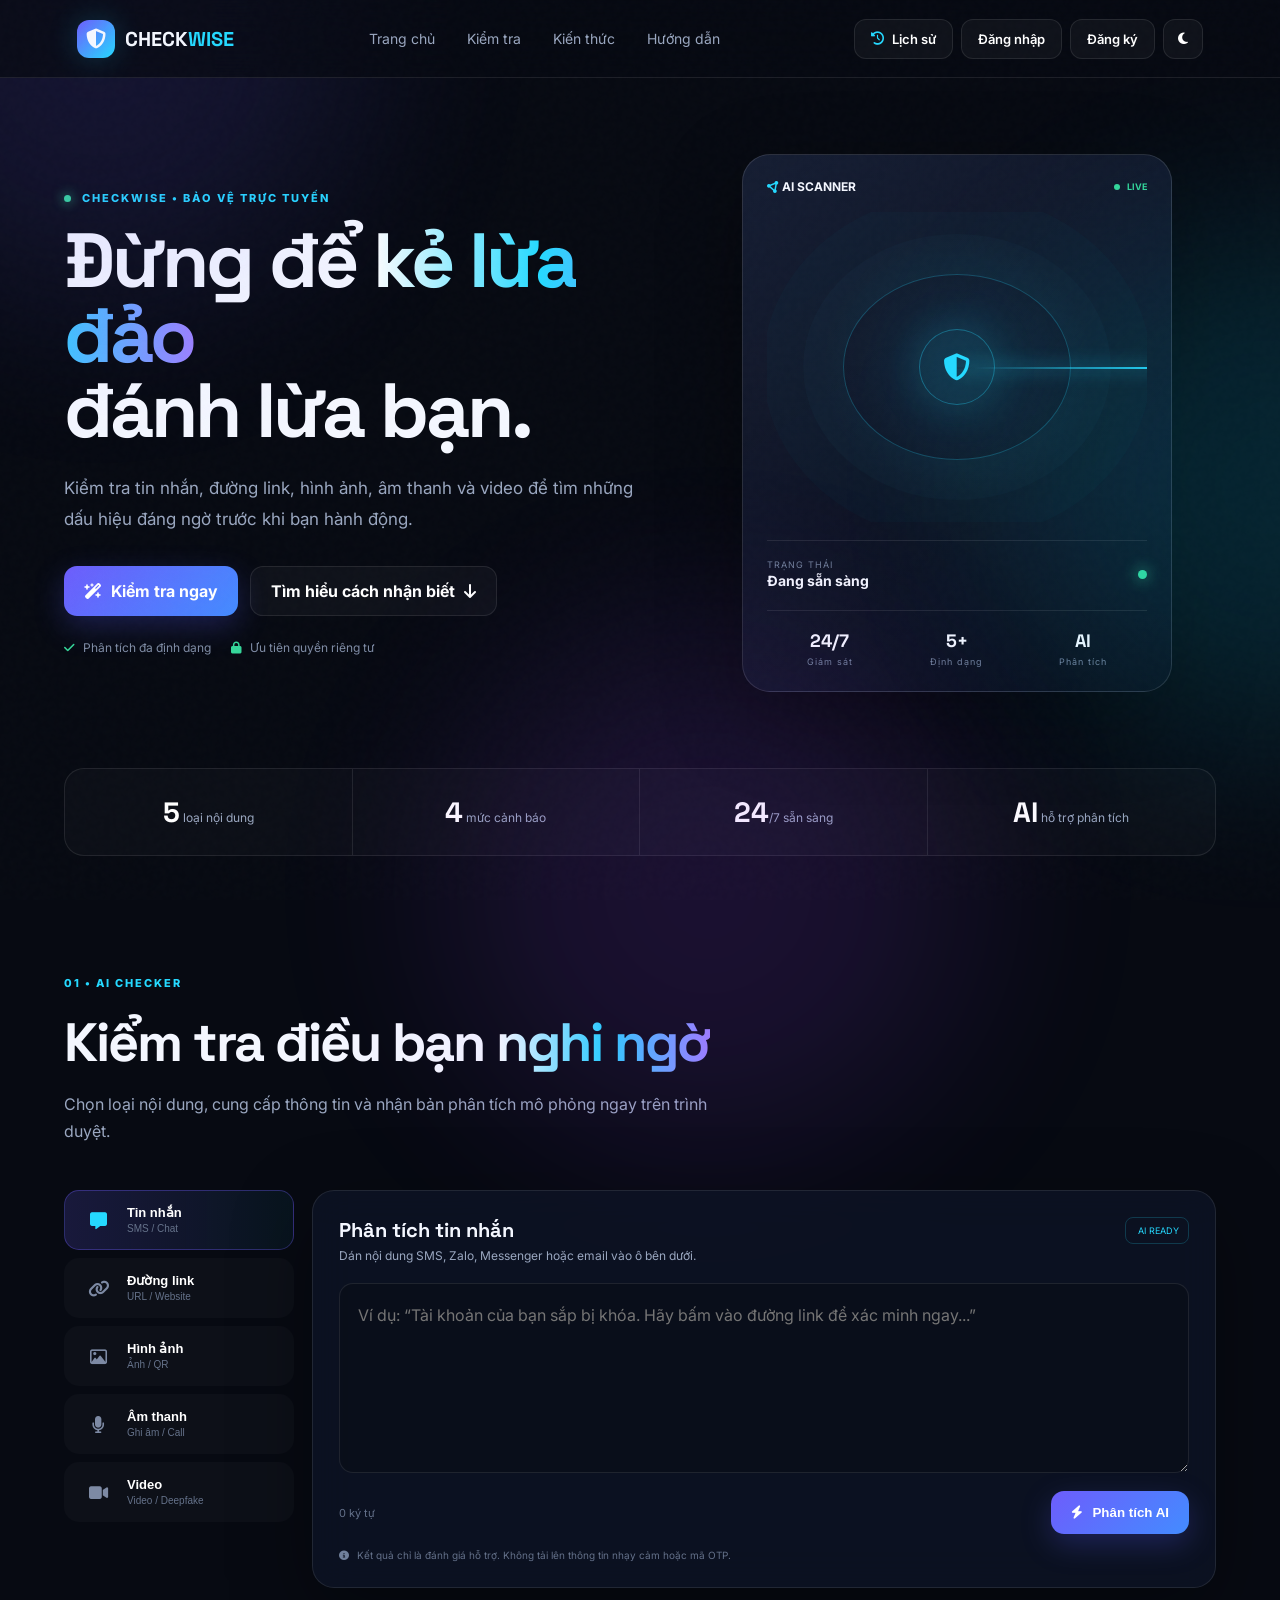
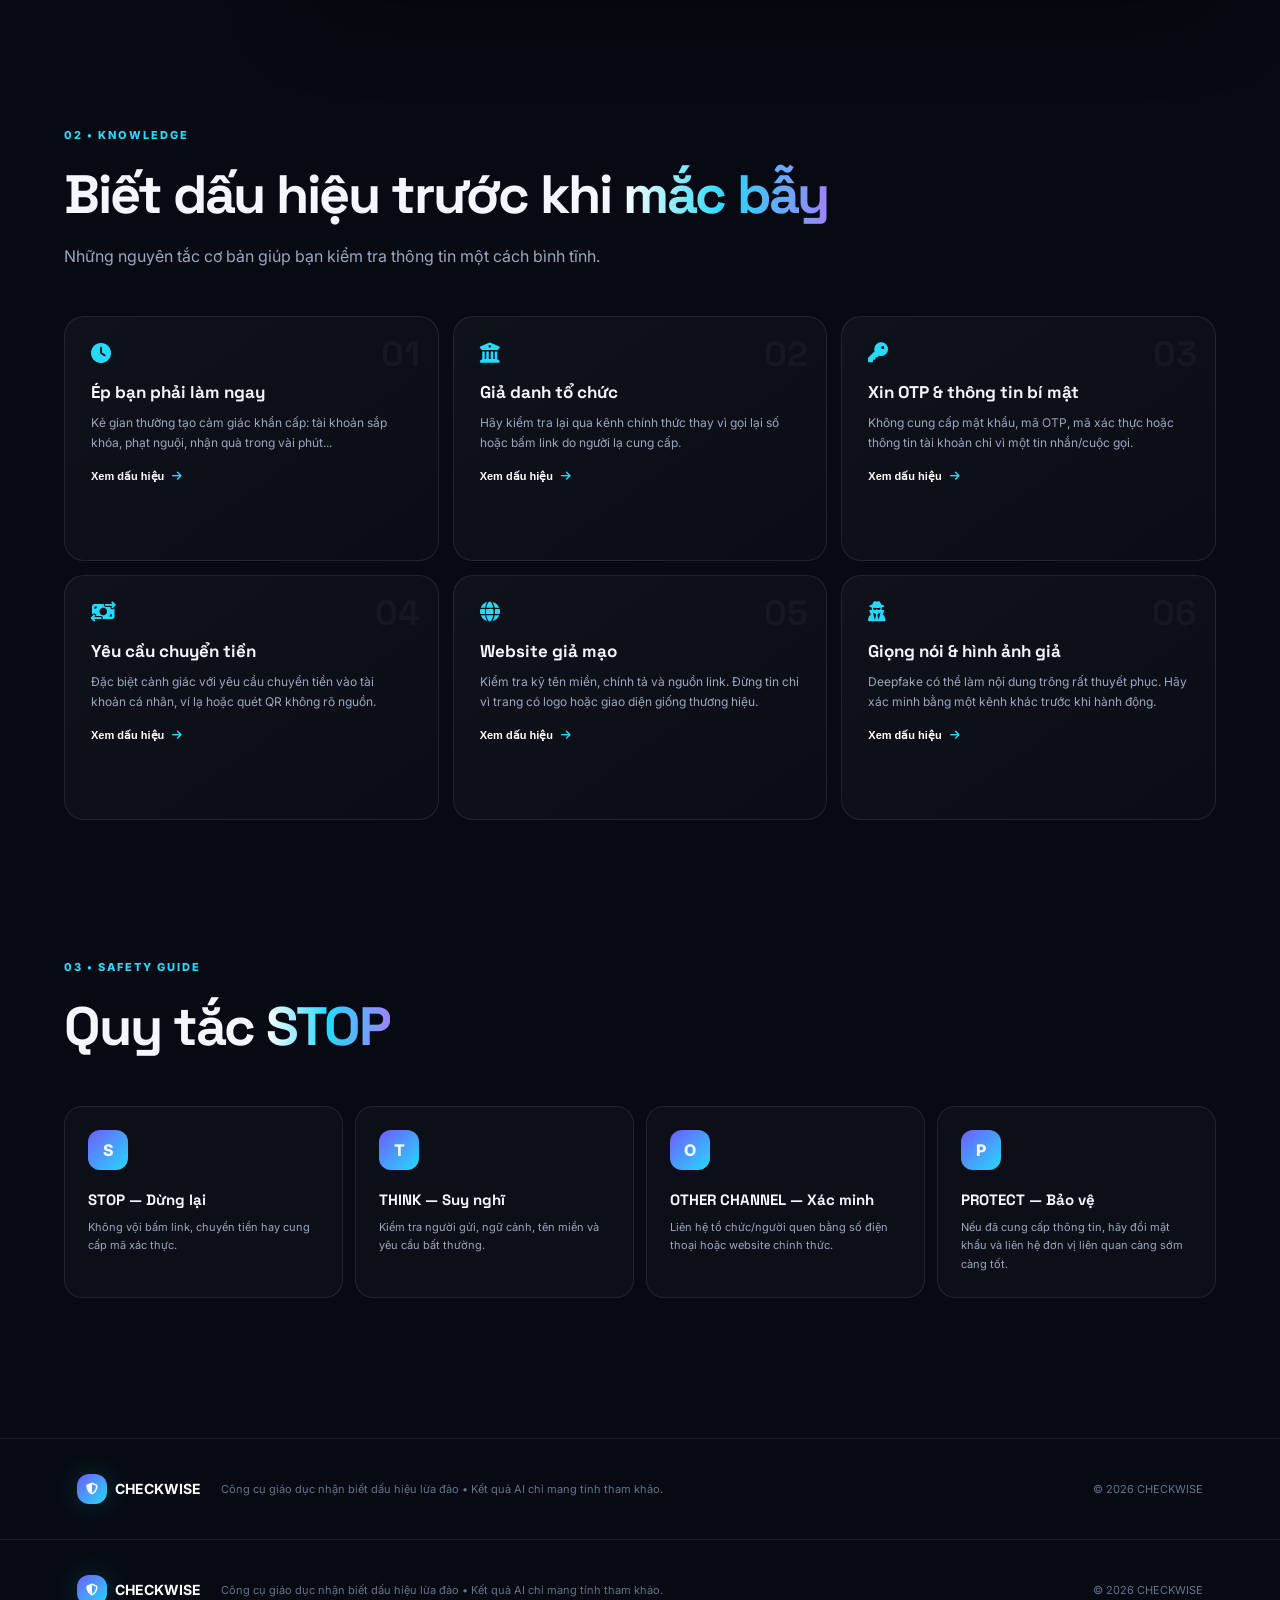
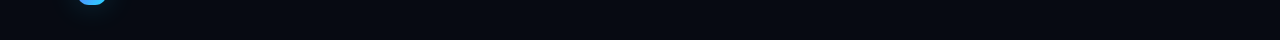
==== commit 1704a605: "Chuyển fetch thành relative path /api/analyze để chạy chuẩn trên Render và Localhost" ====
--- a/index.html
+++ b/index.html
@@ -415,23 +415,38 @@
       </p>
       <span>© 2026 CHECKWISE</span>
     </footer>
+  <!-- NGĂN KÉO LỊCH SỬ TRA CỨU (DRAWER) -->
+    <div id="historyOverlay" class="drawer-overlay hidden"></div>
+    <aside id="historyDrawer" class="history-drawer">
+      <div class="drawer-header">
+        <div>
+          <h3><i class="fa-solid fa-clock-rotate-left"></i> Lịch sử tra cứu</h3>
+          <small id="historyUserLabel">Lưu trên trình duyệt hiện tại</small>
+        </div>
+        <div style="display: flex; gap: 8px; align-items: center;">
+          <!-- Nút Xóa lịch sử -->
+          <button id="clearHistoryBtn" class="clear-history-btn" title="Xóa tất cả">
+            <i class="fa-solid fa-trash-can"></i>
+          </button>
+          <!-- Nút Đóng (tắt) lịch sử -->
+          <button id="closeHistoryBtn" class="close-btn">&times;</button>
+        </div>
+      </div>
+      <div id="historyList" class="drawer-list"></div>
+    </aside>
+
+    <footer>
+      <div class="footer-brand">
+        <span class="brand-icon"><i class="fa-solid fa-shield-halved"></i></span>
+        <strong>CHECKWISE</strong>
+      </div>
+      <p>Công cụ giáo dục nhận biết dấu hiệu lừa đảo • Kết quả AI chỉ mang tính tham khảo.</p>
+      <span>© 2026 CHECKWISE</span>
+    </footer>
+
+    <!-- ĐẶT THẺ SCRIPT Ở ĐÂY (SAU KHI TOÀN BỘ HTML ĐÃ ĐƯỢC TẢI XONG) -->
     <script src="js/app.js"></script>
-    <!-- NGĂN KÉO LỊCH SỬ TRA CỨU (DRAWER) -->
-<div id="historyOverlay" class="drawer-overlay hidden"></div>
-<aside id="historyDrawer" class="history-drawer">
-  <div class="drawer-header">
-    <div>
-      <h3><i class="fa-solid fa-clock-rotate-left"></i> Lịch sử tra cứu</h3>
-      <small id="historyUserLabel">Lưu trên trình duyệt hiện tại</small>
-    </div>
-    <div style="display: flex; gap: 8px; align-items: center;">
-      <button id="clearHistoryBtn" class="clear-history-btn" title="Xóa tất cả">
-        <i class="fa-solid fa-trash-can"></i>
-      </button>
-      <button id="closeHistoryBtn" class="close-btn">&times;</button>
-    </div>
-  </div>
-  <div id="historyList" class="drawer-list"></div>
-</aside>
   </body>
 </html>
+  </body>
+</html>
--- a/css/style.css
+++ b/css/style.css
@@ -1405,8 +1405,14 @@
   transition: transform 0.3s ease;
 }
 
+/* THÊM ĐOẠN NÀY ĐỂ TRÌNH DUYỆT HIỂU LỆNH ẨN/HIỆN */
 .history-drawer.open {
   transform: translateX(0);
+}
+
+.drawer-overlay.hidden,
+.history-drawer.hidden {
+  display: none !important;
 }
 
 body.light .history-drawer {
@@ -1907,4 +1913,25 @@
 
 body.light .navbar .nav-pill-btn i {
   color: var(--primary);
+}.close-btn,
+.clear-history-btn {
+  border: 1px solid var(--line);
+  background: rgba(255, 255, 255, 0.04);
+  color: var(--text);
+  width: 32px;
+  height: 32px;
+  border-radius: 9px;
+  cursor: pointer;
+  display: grid;
+  place-items: center;
+  transition: 0.2s;
+}
+
+.close-btn:hover {
+  background: rgba(255, 255, 255, 0.1);
+}
+
+.clear-history-btn:hover {
+  color: var(--danger, #ff5470);
+  border-color: rgba(255, 84, 112, 0.4);
 }
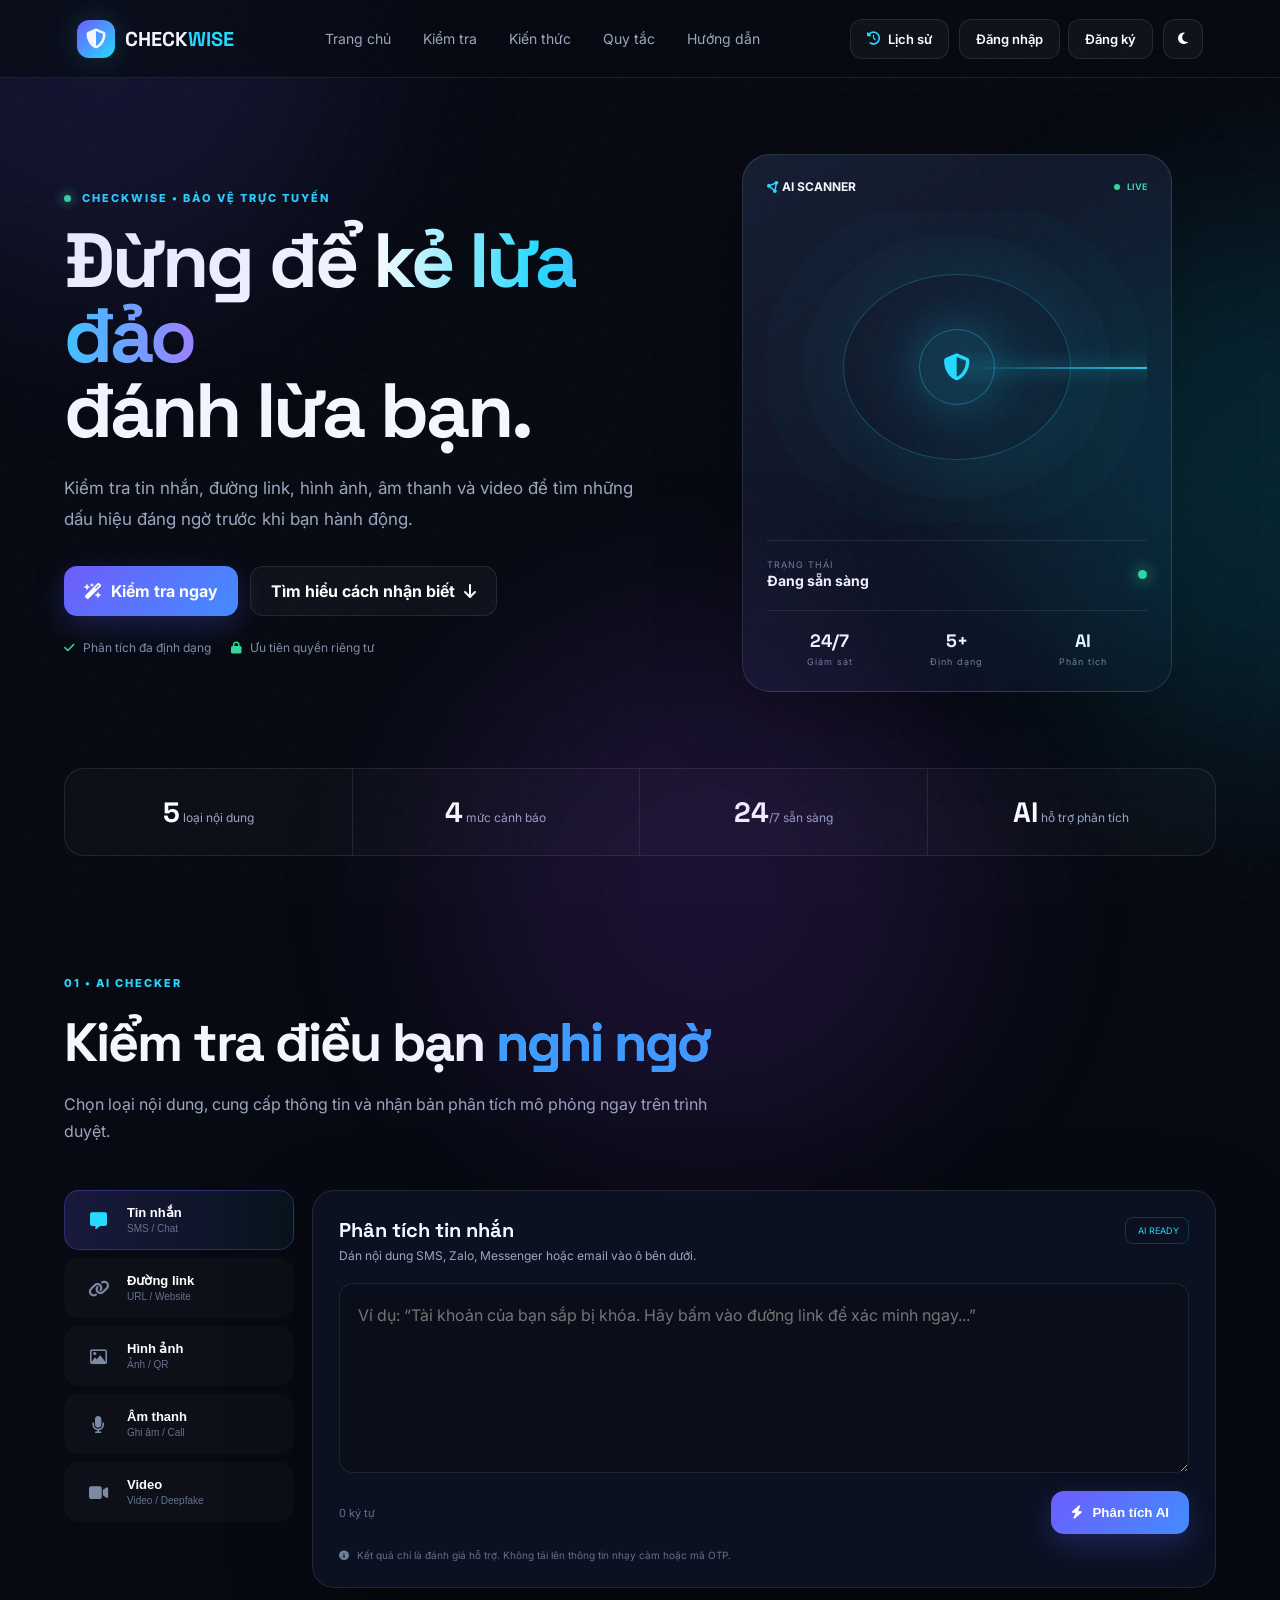
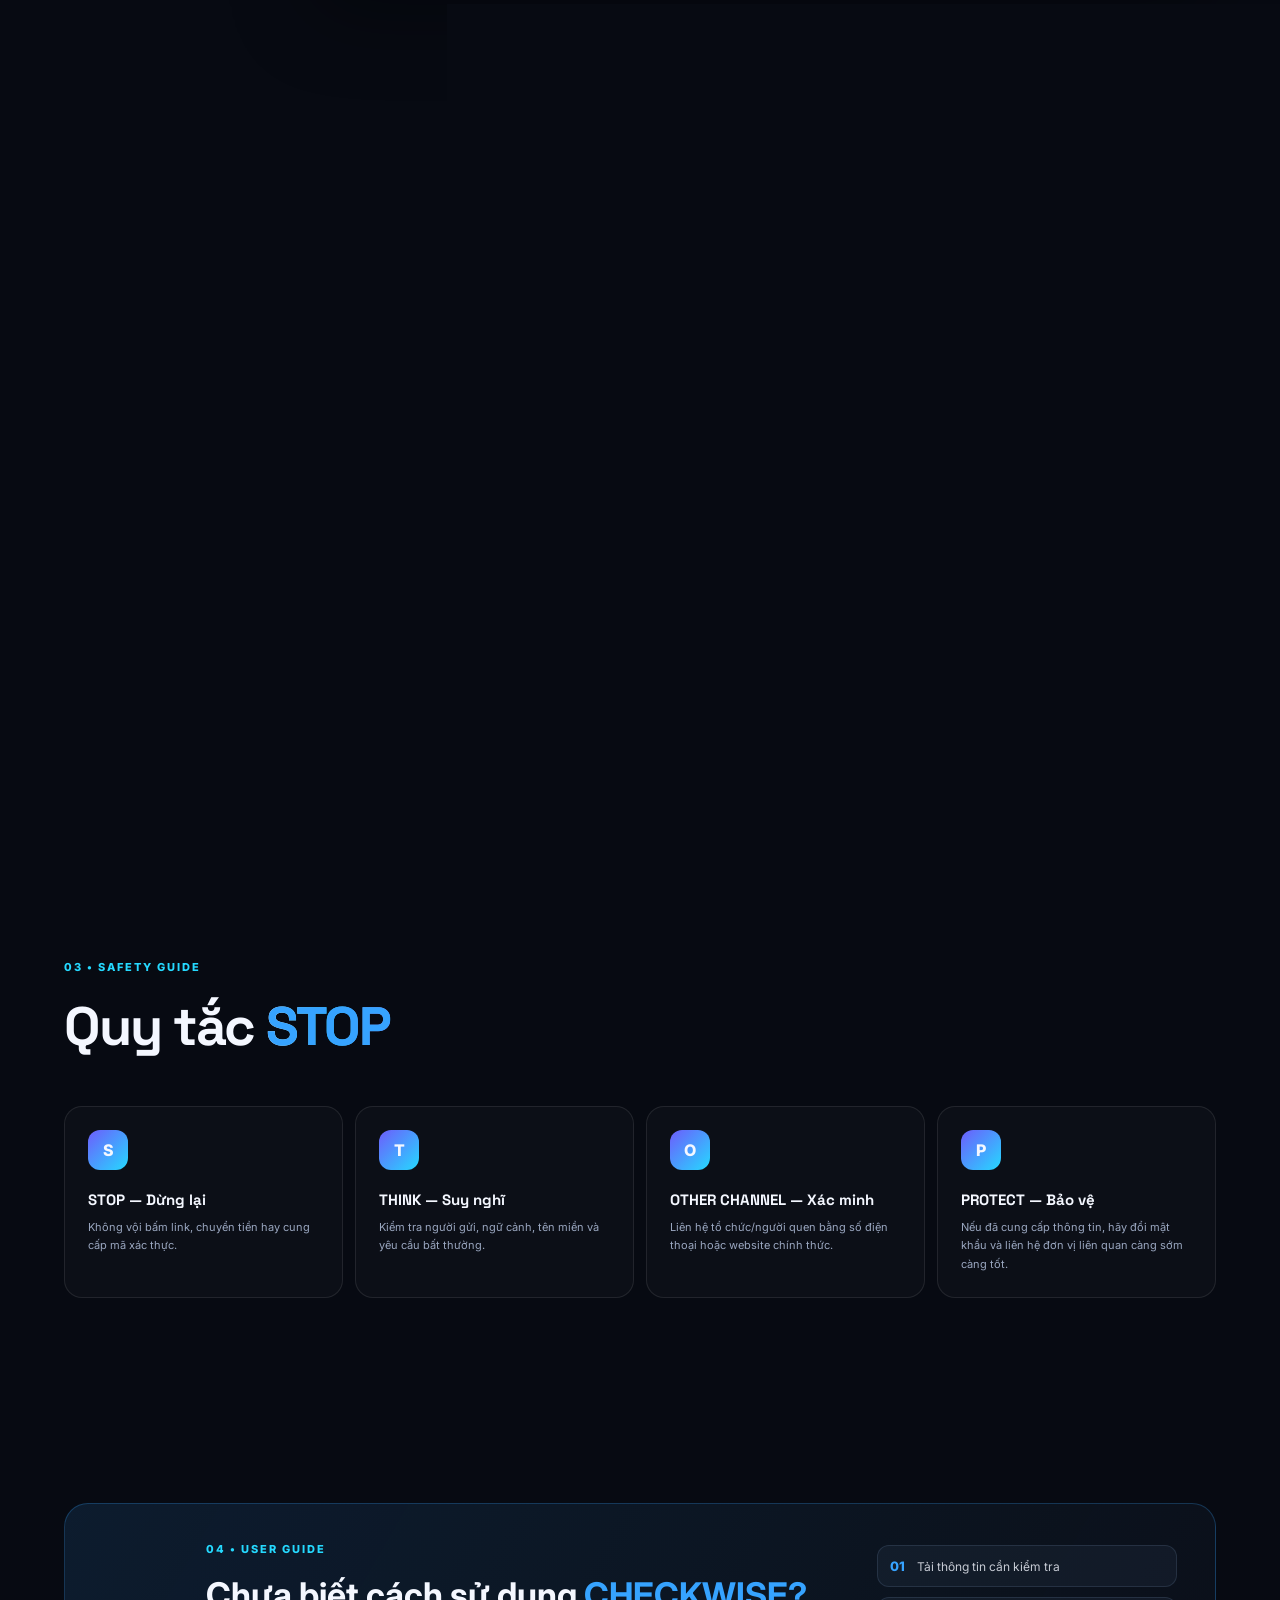
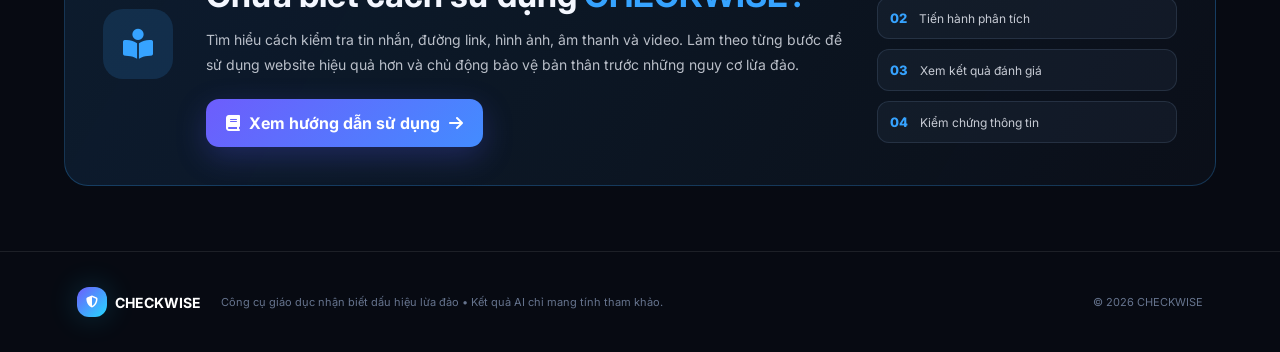
==== commit d8b5a736: "Update CHECKWISE giao dien huong dan" ====
--- a/index.html
+++ b/index.html
@@ -19,6 +19,7 @@
       href="https://cdnjs.cloudflare.com/ajax/libs/font-awesome/6.7.2/css/all.min.css"
     />
     <link rel="stylesheet" href="css/style.css" />
+    <link rel="stylesheet" href="css/huong-dan.css">
   </head>
   <body>
     <div class="noise"></div>
@@ -36,7 +37,8 @@
         <a href="#home">Trang chủ</a>
         <a href="#checker">Kiểm tra</a>
         <a href="#knowledge">Kiến thức</a>
-        <a href="#guide">Hướng dẫn</a>
+        <a href="#rules">Quy tắc</a>
+        <a href="#instructions">Hướng dẫn</a>
       </nav>
 
       <div class="nav-right">
@@ -293,9 +295,9 @@
               Kẻ gian thường tạo cảm giác khẩn cấp: tài khoản sắp khóa, phạt
               nguội, nhận quà trong vài phút...
             </p>
-            <button class="learn-btn">
-              Xem dấu hiệu <i class="fa-solid fa-arrow-right"></i>
-            </button>
+<a class="learn-btn" href="dau-hieu.html?poster=1">
+    Xem dấu hiệu <i class="fa-solid fa-arrow-right"></i>
+</a>
           </article>
           <article class="knowledge-card">
             <span class="card-num">02</span
@@ -305,9 +307,9 @@
               Hãy kiểm tra lại qua kênh chính thức thay vì gọi lại số hoặc bấm
               link do người lạ cung cấp.
             </p>
-            <button class="learn-btn">
-              Xem dấu hiệu <i class="fa-solid fa-arrow-right"></i>
-            </button>
+            <a class="learn-btn" href="dau-hieu.html?poster=2">
+    Xem dấu hiệu <i class="fa-solid fa-arrow-right"></i>
+</a>
           </article>
           <article class="knowledge-card">
             <span class="card-num">03</span><i class="fa-solid fa-key"></i>
@@ -316,9 +318,9 @@
               Không cung cấp mật khẩu, mã OTP, mã xác thực hoặc thông tin tài
               khoản chỉ vì một tin nhắn/cuộc gọi.
             </p>
-            <button class="learn-btn">
-              Xem dấu hiệu <i class="fa-solid fa-arrow-right"></i>
-            </button>
+            <a class="learn-btn" href="dau-hieu.html?poster=3">
+    Xem dấu hiệu <i class="fa-solid fa-arrow-right"></i>
+</a>
           </article>
           <article class="knowledge-card">
             <span class="card-num">04</span
@@ -328,9 +330,9 @@
               Đặc biệt cảnh giác với yêu cầu chuyển tiền vào tài khoản cá nhân,
               ví lạ hoặc quét QR không rõ nguồn.
             </p>
-            <button class="learn-btn">
-              Xem dấu hiệu <i class="fa-solid fa-arrow-right"></i>
-            </button>
+            <a class="learn-btn" href="dau-hieu.html?poster=4">
+    Xem dấu hiệu <i class="fa-solid fa-arrow-right"></i>
+</a>
           </article>
           <article class="knowledge-card">
             <span class="card-num">05</span><i class="fa-solid fa-globe"></i>
@@ -339,9 +341,9 @@
               Kiểm tra kỹ tên miền, chính tả và nguồn link. Đừng tin chỉ vì
               trang có logo hoặc giao diện giống thương hiệu.
             </p>
-            <button class="learn-btn">
-              Xem dấu hiệu <i class="fa-solid fa-arrow-right"></i>
-            </button>
+            <a class="learn-btn" href="dau-hieu.html?poster=5">
+    Xem dấu hiệu <i class="fa-solid fa-arrow-right"></i>
+</a>
           </article>
           <article class="knowledge-card">
             <span class="card-num">06</span
@@ -351,14 +353,14 @@
               Deepfake có thể làm nội dung trông rất thuyết phục. Hãy xác minh
               bằng một kênh khác trước khi hành động.
             </p>
-            <button class="learn-btn">
-              Xem dấu hiệu <i class="fa-solid fa-arrow-right"></i>
-            </button>
-          </article>
-        </div>
-      </section>
-
-      <section id="guide" class="guide section reveal">
+            <a class="learn-btn" href="dau-hieu.html?poster=6">
+    Xem dấu hiệu <i class="fa-solid fa-arrow-right"></i>
+</a>
+          </article>
+        </div>
+      </section>
+
+      <section id="rules" class="guide section reveal">
         <div class="section-heading">
           <div class="eyebrow">03 • SAFETY GUIDE</div>
           <h2>Quy tắc <span>STOP</span></h2>
@@ -402,19 +404,51 @@
           </div>
         </div>
       </section>
+      <!-- HƯỚNG DẪN SỬ DỤNG WEBSITE -->
+<section id="instructions" class="instructions-section section reveal">
+  <div class="instructions-content">
+    <div class="instructions-icon">
+      <i class="fa-solid fa-book-open-reader"></i>
+    </div>
+
+    <div class="instructions-text">
+      <div class="eyebrow">04 • USER GUIDE</div>
+      <h2>Chưa biết cách sử dụng <span>CHECKWISE?</span></h2>
+      <p>
+        Tìm hiểu cách kiểm tra tin nhắn, đường link, hình ảnh, âm thanh
+        và video. Làm theo từng bước để sử dụng website hiệu quả hơn
+        và chủ động bảo vệ bản thân trước những nguy cơ lừa đảo.
+      </p>
+
+      <a href="huong-dan.html" class="btn btn-primary">
+        <i class="fa-solid fa-book"></i>
+        Xem hướng dẫn sử dụng
+        <i class="fa-solid fa-arrow-right"></i>
+      </a>
+    </div>
+
+    <div class="instructions-preview">
+      <div class="preview-item">
+        <span>01</span>
+        <p>Tải thông tin cần kiểm tra</p>
+      </div>
+      <div class="preview-item">
+        <span>02</span>
+        <p>Tiến hành phân tích</p>
+      </div>
+      <div class="preview-item">
+        <span>03</span>
+        <p>Xem kết quả đánh giá</p>
+      </div>
+      <div class="preview-item">
+        <span>04</span>
+        <p>Kiểm chứng thông tin</p>
+      </div>
+    </div>
+  </div>
+</section>
     </main>
 
-    <footer>
-      <div class="footer-brand">
-        <span class="brand-icon"><i class="fa-solid fa-shield-halved"></i></span
-        ><strong>CHECKWISE</strong>
-      </div>
-      <p>
-        Công cụ giáo dục nhận biết dấu hiệu lừa đảo • Kết quả AI chỉ mang tính
-        tham khảo.
-      </p>
-      <span>© 2026 CHECKWISE</span>
-    </footer>
   <!-- NGĂN KÉO LỊCH SỬ TRA CỨU (DRAWER) -->
     <div id="historyOverlay" class="drawer-overlay hidden"></div>
     <aside id="historyDrawer" class="history-drawer">
--- a/css/huong-dan.css
+++ b/css/huong-dan.css
@@ -0,0 +1,407 @@
+
+.user-guide-page {
+  width: min(1150px, 92%);
+  margin: auto;
+}
+
+.guide-hero {
+  text-align: center;
+  padding-top: 110px;
+  padding-bottom: 75px;
+}
+
+.guide-hero h1 {
+  font-family: "Space Grotesk", sans-serif;
+  font-size: clamp(35px, 5vw, 58px);
+  font-weight: 800;
+  margin: 22px 0;
+}
+
+.guide-hero h1 span,
+.section-heading h2 span,
+.instructions-text h2 span {
+  color: var(--accent, #36a3ff);
+}
+
+.guide-hero > p {
+  max-width: 750px;
+  margin: 0 auto 30px;
+  line-height: 1.8;
+  opacity: .75;
+}
+
+.guide-formats,
+.guide-steps-section,
+.guide-features {
+  padding-top: 55px;
+  padding-bottom: 55px;
+}
+
+.format-grid {
+  display: grid;
+  grid-template-columns: repeat(5, 1fr);
+  gap: 16px;
+  margin-top: 35px;
+}
+
+.format-card,
+.feature-card {
+  padding: 25px 20px;
+  border: 1px solid rgba(120, 150, 190, .2);
+  border-radius: 18px;
+  background: rgba(120, 150, 190, .06);
+  transition: .3s ease;
+}
+
+.format-card:hover,
+.feature-card:hover {
+  transform: translateY(-7px);
+  border-color: rgba(54, 163, 255, .55);
+  background: rgba(54, 163, 255, .08);
+}
+
+.format-card > i,
+.feature-card > i {
+  font-size: 27px;
+  color: #36a3ff;
+  margin-bottom: 18px;
+}
+
+.format-card h3,
+.feature-card h3 {
+  font-size: 17px;
+  margin-bottom: 10px;
+}
+
+.format-card p,
+.feature-card p {
+  font-size: 13px;
+  line-height: 1.7;
+  opacity: .7;
+}
+
+.guide-timeline {
+  display: grid;
+  gap: 20px;
+  margin-top: 35px;
+}
+
+.guide-step {
+  display: grid;
+  grid-template-columns: 55px 65px 1fr;
+  align-items: center;
+  gap: 22px;
+  padding: 27px;
+  border: 1px solid rgba(120, 150, 190, .2);
+  border-radius: 18px;
+  background: rgba(120, 150, 190, .055);
+  transition: .3s ease;
+}
+
+.guide-step:hover {
+  transform: translateX(6px);
+  border-color: rgba(54, 163, 255, .5);
+}
+
+.guide-step-number {
+  font-family: "Space Grotesk", sans-serif;
+  font-size: 27px;
+  font-weight: 800;
+  color: #36a3ff;
+}
+
+.guide-step-icon {
+  width: 58px;
+  height: 58px;
+  display: grid;
+  place-items: center;
+  border-radius: 16px;
+  background: rgba(54, 163, 255, .12);
+  color: #36a3ff;
+  font-size: 23px;
+}
+
+.guide-step-content > span {
+  color: #36a3ff;
+  font-size: 11px;
+  font-weight: 800;
+  letter-spacing: 1.5px;
+}
+
+.guide-step-content h3 {
+  font-size: 19px;
+  margin: 7px 0;
+}
+
+.guide-step-content p {
+  font-size: 14px;
+  line-height: 1.8;
+  opacity: .72;
+  margin: 0;
+}
+
+.feature-grid {
+  display: grid;
+  grid-template-columns: repeat(3, 1fr);
+  gap: 18px;
+  margin-top: 35px;
+}
+
+.guide-warning {
+  display: flex;
+  align-items: flex-start;
+  gap: 20px;
+  padding: 28px;
+  margin-top: 30px;
+  border: 1px solid rgba(245, 158, 11, .3);
+  border-radius: 18px;
+  background: rgba(245, 158, 11, .06);
+}
+
+.warning-icon {
+  font-size: 28px;
+  color: #f59e0b;
+}
+
+.guide-warning h2 {
+  font-size: 20px;
+  margin-bottom: 10px;
+}
+
+.guide-warning p {
+  font-size: 14px;
+  line-height: 1.8;
+  opacity: .8;
+  margin: 0;
+}
+
+.guide-back {
+  display: flex;
+  justify-content: center;
+  flex-wrap: wrap;
+  gap: 15px;
+  padding: 45px 0 75px;
+}
+
+/* Mục hướng dẫn trên trang chủ */
+.instructions-section {
+  padding-top: 65px;
+  padding-bottom: 65px;
+}
+
+.instructions-content {
+  display: grid;
+  grid-template-columns: 75px 1fr 300px;
+  align-items: center;
+  gap: 28px;
+  padding: 38px;
+  border: 1px solid rgba(54, 163, 255, .25);
+  border-radius: 24px;
+  background: linear-gradient(
+    120deg,
+    rgba(54, 163, 255, .12),
+    rgba(120, 150, 190, .04)
+  );
+}
+
+.instructions-icon {
+  width: 70px;
+  height: 70px;
+  display: grid;
+  place-items: center;
+  border-radius: 20px;
+  background: rgba(54, 163, 255, .15);
+  color: #36a3ff;
+  font-size: 30px;
+}
+
+.instructions-text h2 {
+  font-size: clamp(23px, 3vw, 34px);
+  margin: 12px 0;
+}
+
+.instructions-text p {
+  font-size: 14px;
+  line-height: 1.8;
+  opacity: .75;
+  margin-bottom: 22px;
+}
+
+.instructions-preview {
+  display: grid;
+  gap: 10px;
+}
+
+.preview-item {
+  display: flex;
+  align-items: center;
+  gap: 12px;
+  padding: 12px;
+  border: 1px solid rgba(120, 150, 190, .18);
+  border-radius: 12px;
+  background: rgba(120, 150, 190, .07);
+}
+
+.preview-item span {
+  color: #36a3ff;
+  font-weight: 800;
+  font-size: 13px;
+}
+
+.preview-item p {
+  font-size: 12px;
+  margin: 0;
+  opacity: .8;
+}
+
+@media (max-width: 900px) {
+  .format-grid {
+    grid-template-columns: repeat(2, 1fr);
+  }
+
+  .feature-grid {
+    grid-template-columns: repeat(2, 1fr);
+  }
+
+  .instructions-content {
+    grid-template-columns: 65px 1fr;
+  }
+
+  .instructions-preview {
+    grid-column: 1 / -1;
+    grid-template-columns: repeat(2, 1fr);
+  }
+}
+
+@media (max-width: 600px) {
+  .format-grid,
+  .feature-grid {
+    grid-template-columns: 1fr;
+  }
+
+  .guide-step {
+    grid-template-columns: 40px 1fr;
+    gap: 14px;
+    padding: 20px;
+  }
+
+  .guide-step-icon {
+    display: none;
+  }
+
+  .guide-step-content {
+    grid-column: 2;
+  }
+
+  .instructions-content {
+    grid-template-columns: 1fr;
+    padding: 25px;
+  }
+
+  .instructions-preview {
+    grid-template-columns: 1fr;
+  }
+
+  .guide-warning {
+    padding: 20px;
+  }
+}
+/* Đồng bộ navbar tài khoản */
+.nav-right {
+  display: flex;
+  align-items: center;
+  gap: 10px;
+}
+
+.auth-btns {
+  display: flex;
+  align-items: center;
+  gap: 8px;
+}
+
+.user-menu-container {
+  position: relative;
+}
+
+.user-trigger {
+  display: flex;
+  align-items: center;
+  gap: 9px;
+  cursor: pointer;
+}
+
+.user-dropdown {
+  position: absolute;
+  top: calc(100% + 12px);
+  right: 0;
+  width: 260px;
+  z-index: 999;
+  padding: 15px;
+  border: 1px solid var(--line);
+  border-radius: 15px;
+  background: var(--bg2);
+  box-shadow: var(--shadow);
+}
+
+.user-dropdown .dropdown-header {
+  padding: 8px;
+}
+
+.user-dropdown .dropdown-email {
+  color: var(--muted);
+  font-size: 12px;
+  margin: 7px 0;
+  overflow-wrap: anywhere;
+}
+
+.user-dropdown .dropdown-role {
+  color: var(--cyan);
+  font-size: 11px;
+}
+
+.user-dropdown .dropdown-item {
+  display: flex;
+  align-items: center;
+  gap: 10px;
+  width: 100%;
+  padding: 12px;
+  border: 0;
+  border-radius: 9px;
+  color: var(--text);
+  background: transparent;
+  text-decoration: none;
+  cursor: pointer;
+  font: inherit;
+  text-align: left;
+}
+
+.user-dropdown .dropdown-item:hover {
+  background: rgba(120, 150, 190, .12);
+}
+
+.user-dropdown .text-danger {
+  color: var(--danger);
+}
+
+.user-dropdown .dropdown-divider {
+  height: 1px;
+  background: var(--line);
+  margin: 10px 0;
+}
+
+.hidden {
+  display: none !important;
+}
+
+@media (max-width: 900px) {
+  .nav-right {
+    gap: 6px;
+  }
+
+  .user-name {
+    max-width: 85px;
+    overflow: hidden;
+    text-overflow: ellipsis;
+    white-space: nowrap;
+  }
+}
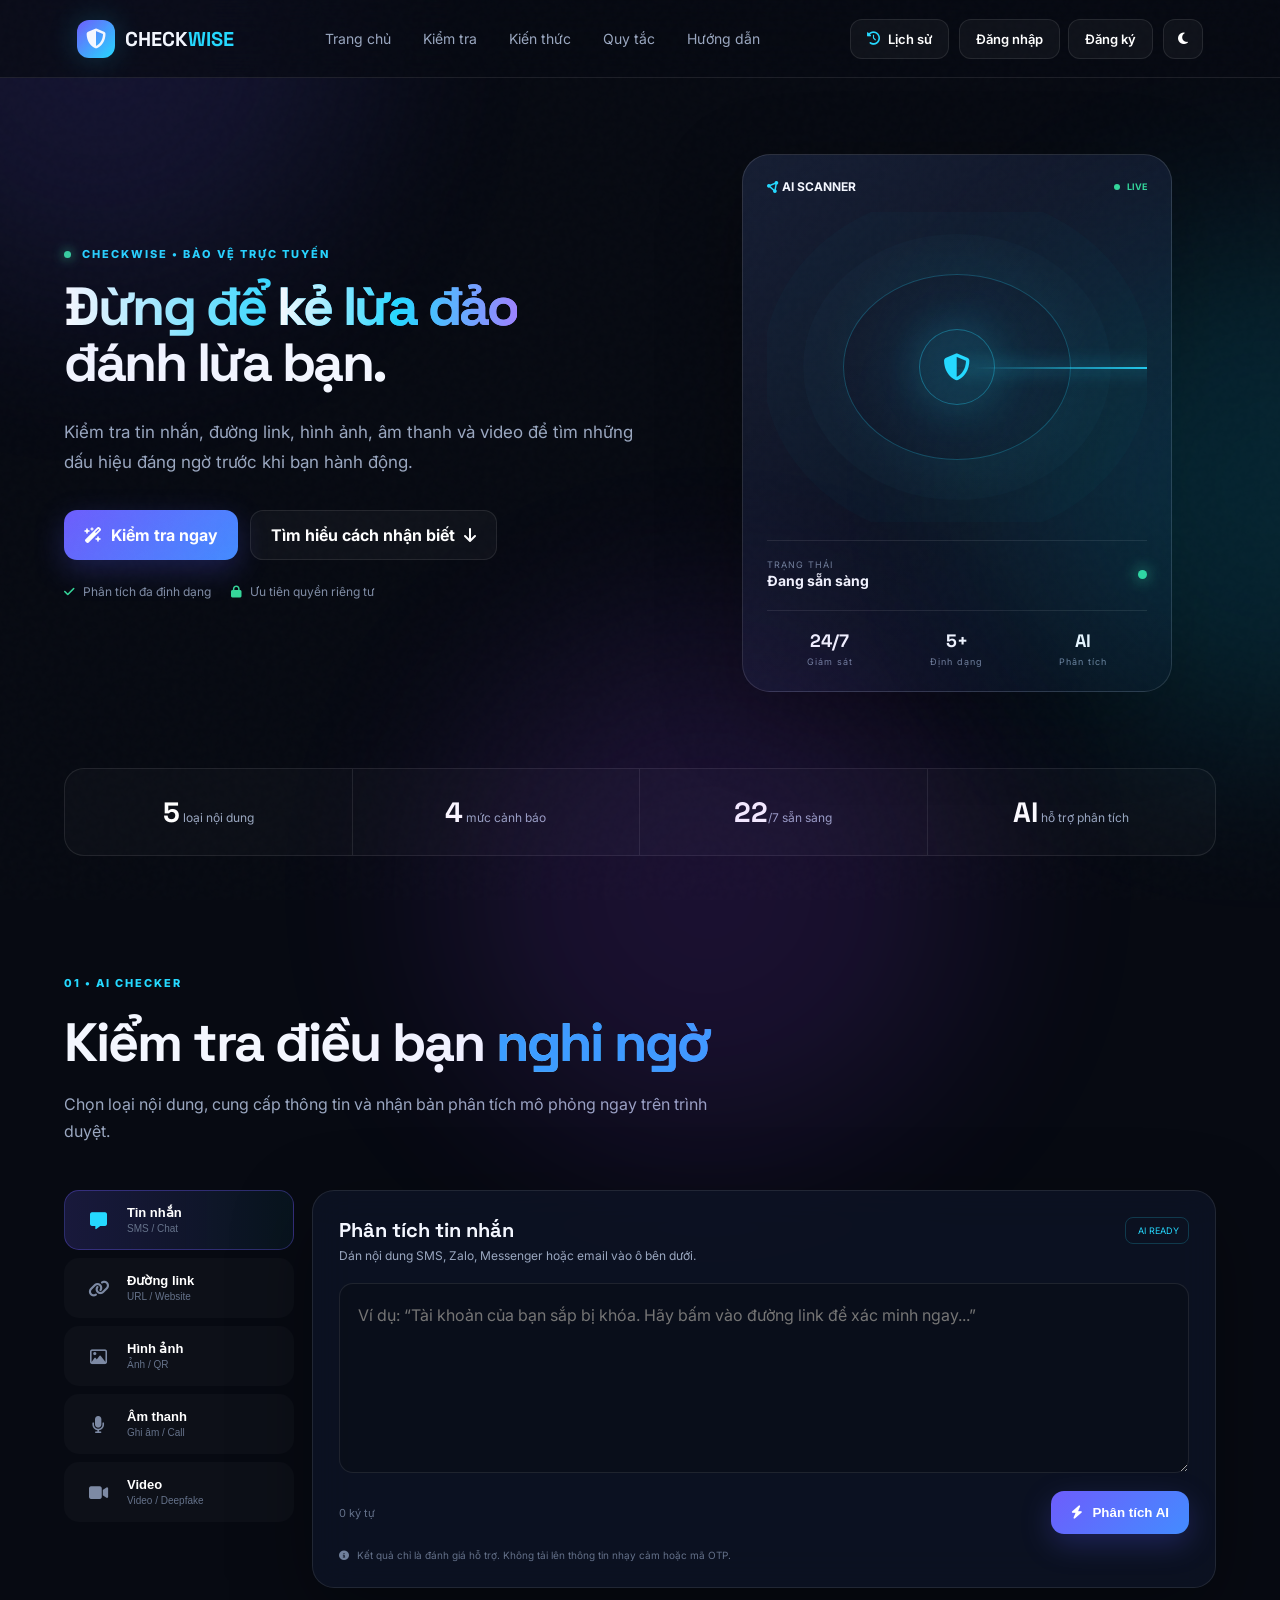
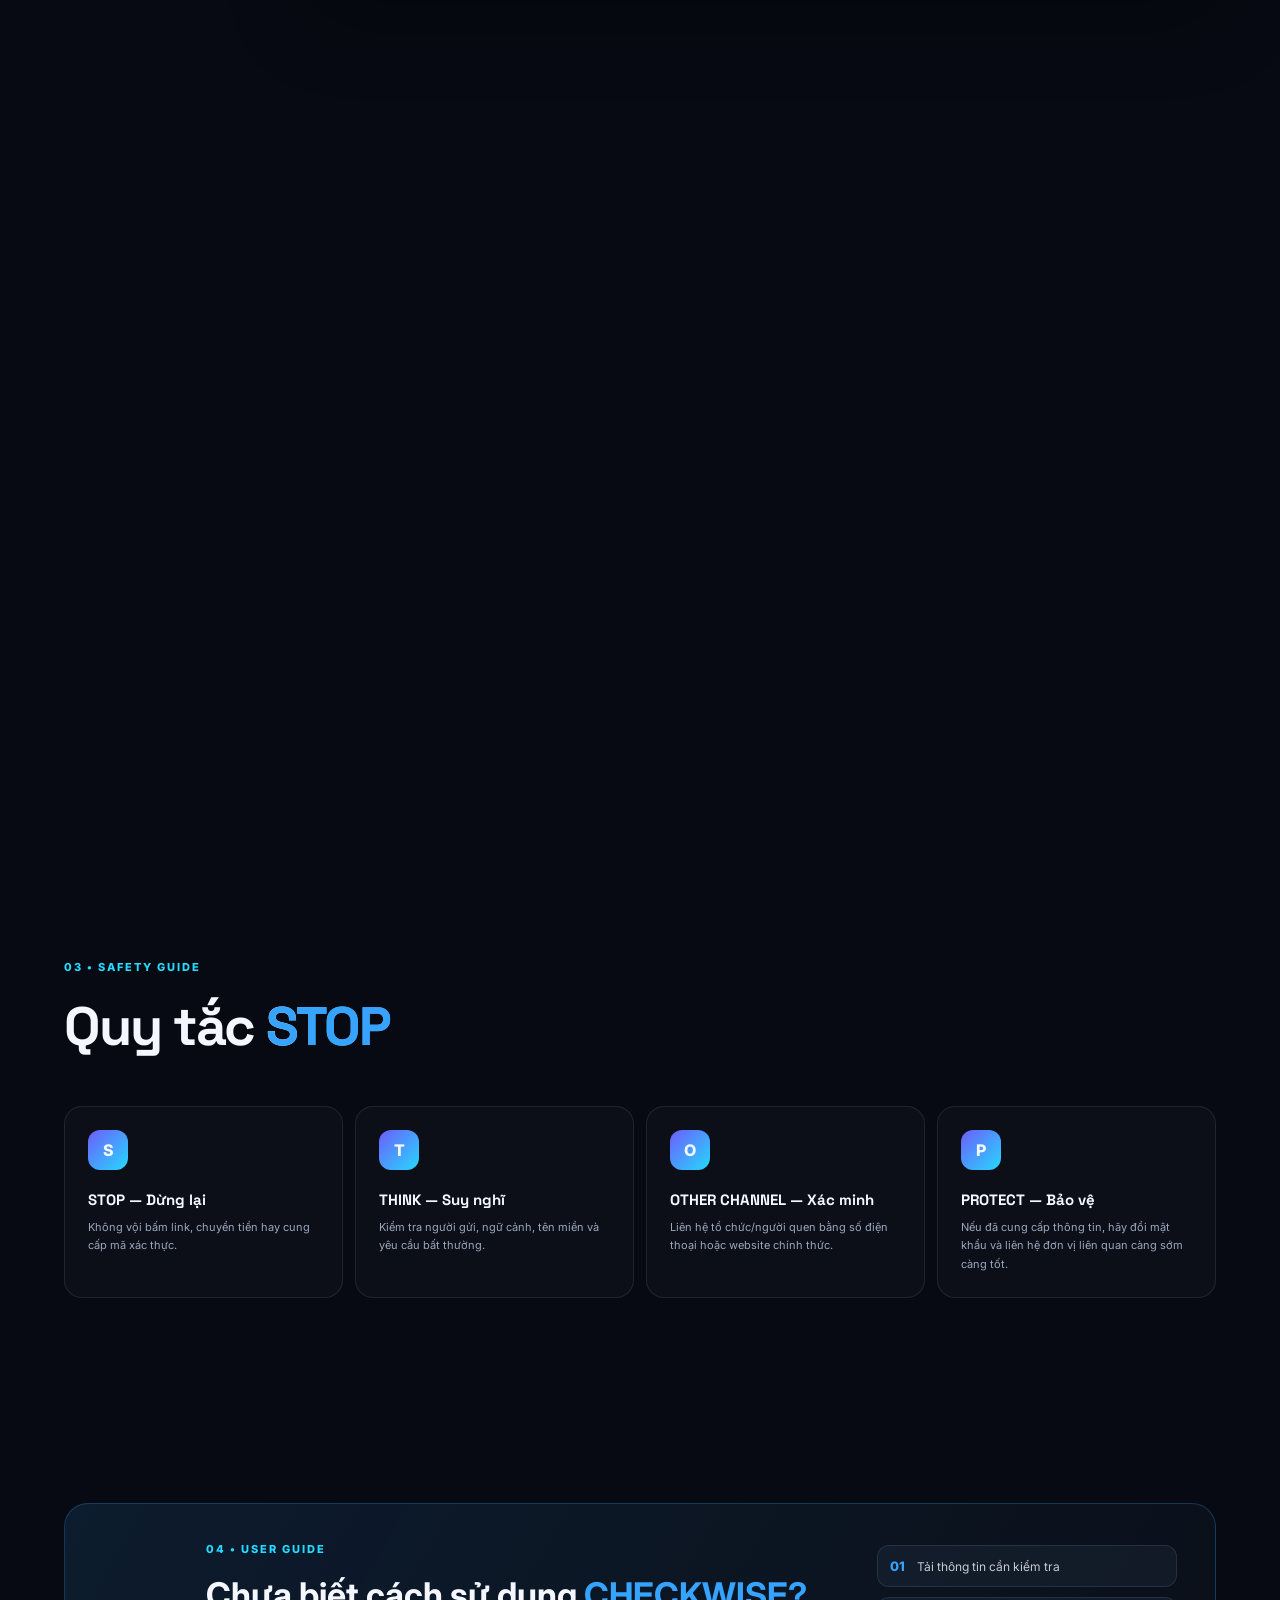
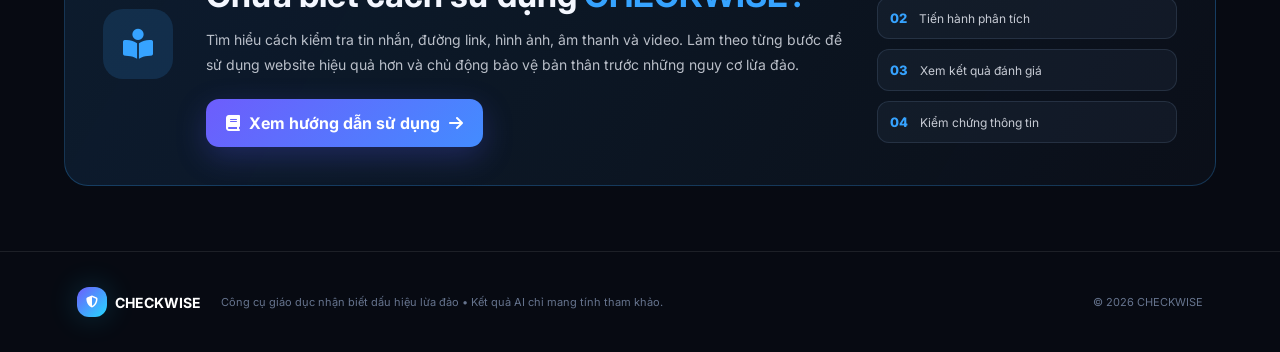
==== commit cbce306c: "Update website" ====
--- a/index.html
+++ b/index.html
@@ -95,7 +95,13 @@
           <div class="eyebrow">
             <span class="pulse"></span> CHECKWISE • BẢO VỆ TRỰC TUYẾN
           </div>
-          <h1>Đừng để <span>kẻ lừa đảo</span><br />đánh lừa bạn.</h1>
+          <h1>
+  <span class="hero-title-line">
+    Đừng để <span>kẻ lừa đảo</span>
+  </span>
+  <br />
+  đánh lừa bạn.
+</h1>
           <p>
             Kiểm tra tin nhắn, đường link, hình ảnh, âm thanh và video để tìm
             những dấu hiệu đáng ngờ trước khi bạn hành động.
--- a/css/style.css
+++ b/css/style.css
@@ -170,10 +170,14 @@
 
 .hero h1 {
   font-family: "Space Grotesk";
-  font-size: clamp(46px, 6vw, 78px);
-  line-height: .98;
-  letter-spacing: -3px;
-  margin-bottom: 25px
+  font-size: clamp(40px, 4.2vw, 58px);
+  line-height: 1.05;
+  letter-spacing: -2.5px;
+  margin-bottom: 25px;
+}
+
+.hero-title-line {
+  white-space: nowrap;
 }
 
 .hero h1 span,
@@ -181,7 +185,7 @@
   background: linear-gradient(90deg, #fff, var(--cyan), #9d83ff);
   background-clip: text;
   -webkit-background-clip: text;
-  color: transparent
+  color: transparent;
 }
 
 .hero p {
@@ -636,7 +640,7 @@
 }
 
 .result-card {
-  border-color: rgba(255, 184, 77, .2)
+  border-color: rgba(37, 217, 255, .22)
 }
 
 .result-head {
@@ -667,20 +671,37 @@
 
 .risk {
   margin-left: auto;
-  padding: 8px 10px;
-  border-radius: 8px;
-  font-size: 9px;
-  font-weight: 800
-}
-
+  padding: 8px 12px;
+  border-radius: 9px;
+  font-size: 10px;
+  font-weight: 800;
+  letter-spacing: 0.5px;
+}
+
+.risk.safe {
+  color: var(--success);
+  background: rgba(53, 214, 154, 0.14);
+  border: 1px solid rgba(53, 214, 154, 0.3);
+}
+
+.risk.unknown {
+  color: var(--cyan);
+  background: rgba(37, 217, 255, 0.14);
+  border: 1px solid rgba(37, 217, 255, 0.3);
+}
+
+.risk.caution,
+.risk.medium {
+  color: var(--warning);
+  background: rgba(255, 184, 77, 0.14);
+  border: 1px solid rgba(255, 184, 77, 0.3);
+}
+
+.risk.danger,
 .risk.high {
   color: #ff7185;
-  background: rgba(255, 84, 112, .1)
-}
-
-.risk.medium {
-  color: var(--warning);
-  background: rgba(255, 184, 77, .1)
+  background: rgba(255, 84, 112, 0.15);
+  border: 1px solid rgba(255, 84, 112, 0.35);
 }
 
 .risk.low {
@@ -715,15 +736,22 @@
   display: block;
   height: 100%;
   width: 0;
-  background: linear-gradient(90deg, var(--success), var(--warning), var(--danger));
+  background: linear-gradient(90deg, var(--success), var(--cyan), var(--warning), var(--danger));
   border-radius: 20px;
-  transition: 1.2s
+  transition: width 1s ease;
 }
 
 .findings {
   display: grid;
   grid-template-columns: repeat(3, 1fr);
-  gap: 10px
+  gap: 12px
+}
+
+.findings.findings-horizontal {
+  display: grid;
+  grid-template-columns: repeat(3, minmax(0, 1fr));
+  gap: 14px;
+  align-items: stretch;
 }
 
 .finding {
@@ -733,6 +761,50 @@
   background: rgba(255, 255, 255, .025)
 }
 
+.finding-card {
+  display: flex;
+  flex-direction: column;
+  padding: 18px;
+  border-radius: 16px;
+  border: 1px solid var(--line);
+  background: rgba(255, 255, 255, 0.03);
+}
+
+.finding-top {
+  display: flex;
+  align-items: center;
+  gap: 10px;
+  margin-bottom: 10px;
+}
+
+.finding-top i {
+  font-size: 15px;
+  color: var(--cyan);
+  margin-bottom: 0;
+}
+
+.finding-top strong {
+  font-size: 13.5px;
+  margin-bottom: 0;
+  color: var(--text);
+}
+
+.finding-body {
+  font-size: 12.5px;
+  line-height: 1.65;
+  color: var(--muted);
+  white-space: pre-line;
+}
+
+.finding-body code {
+  font-family: ui-monospace, SFMono-Regular, Menlo, monospace;
+  font-size: 11.5px;
+  padding: 1px 5px;
+  border-radius: 5px;
+  background: rgba(255, 255, 255, 0.08);
+  color: var(--cyan);
+}
+
 .finding i {
   color: var(--warning);
   margin-bottom: 10px
@@ -745,9 +817,9 @@
 }
 
 .finding p {
-  font-size: 11px;
+  font-size: 12.5px;
   color: var(--muted);
-  line-height: 1.6
+  line-height: 1.65
 }
 
 .result-actions {
@@ -815,7 +887,9 @@
   margin-top: 17px;
   font-size: 11px;
   font-weight: 700;
-  cursor: pointer
+  cursor: pointer;
+  display: inline-block;
+  text-decoration: none;
 }
 
 .learn-btn i {
@@ -910,6 +984,12 @@
 @keyframes sweep {
   to {
     transform: rotate(360deg)
+  }
+}
+
+@media(max-width:900px) {
+  .findings.findings-horizontal {
+    grid-template-columns: 1fr;
   }
 }
 
@@ -1116,6 +1196,10 @@
   color: #172033
 }
 
+body.light .risk-meter strong {
+  color: #172033
+}
+
 body.light .type-btn {
   color: #172033;
   background: rgba(23, 32, 51, .035)
@@ -1141,6 +1225,7 @@
 }
 
 body.light .finding,
+body.light .finding-card,
 body.light .knowledge-card,
 body.light .step {
   background: rgba(255, 255, 255, .62)
@@ -1163,6 +1248,7 @@
     background: rgba(244, 247, 251, .98)
   }
 }
+
 .nav-right {
   display: flex;
   align-items: center;
@@ -1175,7 +1261,6 @@
   gap: 8px;
 }
 
-/* Style chung giống hệt .icon-btn (height: 40px, border-radius: 12px) */
 .nav-pill-btn {
   height: 40px;
   padding: 0 14px;
@@ -1199,7 +1284,6 @@
   border-color: rgba(37, 217, 255, 0.35);
 }
 
-/* Điểm nhấn nhẹ cho nút Đăng ký nhưng vẫn giữ khung chuẩn */
 .nav-pill-primary {
   background: linear-gradient(135deg, rgba(109, 93, 252, 0.35), rgba(37, 217, 255, 0.2));
   border-color: rgba(109, 93, 252, 0.5);
@@ -1210,7 +1294,6 @@
   border-color: transparent;
 }
 
-/* Ô User khi đã đăng nhập */
 .user-menu-container {
   position: relative;
 }
@@ -1313,8 +1396,7 @@
   color: var(--danger);
 }
 
-
-/* ===== MODAL AUTH (Dùng chung nếu có) ===== */
+/* ===== MODAL AUTH ===== */
 .modal-backdrop {
   position: fixed;
   inset: 0;
@@ -1380,7 +1462,6 @@
   color: #fff;
 }
 
-
 /* ===== HISTORY DRAWER (NGĂN KÉO LỊCH SỬ) ===== */
 .drawer-overlay {
   position: fixed;
@@ -1405,7 +1486,6 @@
   transition: transform 0.3s ease;
 }
 
-/* THÊM ĐOẠN NÀY ĐỂ TRÌNH DUYỆT HIỂU LỆNH ẨN/HIỆN */
 .history-drawer.open {
   transform: translateX(0);
 }
@@ -1450,10 +1530,15 @@
   cursor: pointer;
   display: grid;
   place-items: center;
+  transition: 0.2s;
+}
+
+.close-btn:hover {
+  background: rgba(255, 255, 255, 0.1);
 }
 
 .clear-history-btn:hover {
-  color: var(--danger);
+  color: var(--danger, #ff5470);
   border-color: rgba(255, 84, 112, 0.4);
 }
 
@@ -1528,8 +1613,6 @@
   line-height: 1.6;
 }
 
-
-/* ===== LIGHT THEME CHO NAV PILL BUTTONS ===== */
 body.light .nav-pill-btn {
   color: #172033;
   background: rgba(23, 32, 51, 0.05);
@@ -1549,15 +1632,13 @@
   background: linear-gradient(135deg, var(--primary), #438cff);
 }
 
-
-/* ===== RESPONSIVE MOBILE ===== */
 @media (max-width: 850px) {
   .navbar > .icon-btn {
     margin-left: 0;
     margin-right: 0;
   }
   .nav-pill-btn span {
-    display: none; /* Thu gọn chữ thành icon trên màn hình nhỏ để không bị tràn */
+    display: none;
   }
   .nav-pill-btn {
     padding: 0 11px;
@@ -1569,6 +1650,7 @@
     font-size: 12px;
   }
 }
+
 /* =========================================================
    TRANG ĐĂNG NHẬP & ĐĂNG KÝ CAO CẤP (auth.html)
    ========================================================= */
@@ -1590,7 +1672,6 @@
   align-items: center;
 }
 
-/* --- Cột trái: Banner giới thiệu --- */
 .auth-banner {
   display: flex;
   flex-direction: column;
@@ -1627,7 +1708,6 @@
   max-width: 480px;
 }
 
-/* Danh sách quyền lợi dạng thẻ kính mini */
 .auth-perks {
   list-style: none;
   display: flex;
@@ -1673,7 +1753,6 @@
   flex-shrink: 0;
 }
 
-/* --- Cột phải: Khung thẻ Form Glassmorphism --- */
 .auth-card {
   position: relative;
   padding: 34px 32px;
@@ -1690,7 +1769,6 @@
   box-shadow: 0 25px 70px rgba(31, 45, 72, 0.12);
 }
 
-/* Thanh chuyển Tab Đăng nhập / Đăng ký */
 .auth-tabs {
   display: grid;
   grid-template-columns: 1fr 1fr;
@@ -1727,7 +1805,6 @@
   box-shadow: 0 6px 20px rgba(109, 93, 252, 0.35);
 }
 
-/* Tiêu đề & Mô tả Form */
 .auth-form h2 {
   font: 700 24px "Space Grotesk", sans-serif;
   letter-spacing: -0.5px;
@@ -1741,7 +1818,6 @@
   line-height: 1.55;
 }
 
-/* Từng nhóm Input */
 .form-group {
   margin-bottom: 16px;
 }
@@ -1814,7 +1890,6 @@
   color: #64718a;
 }
 
-/* Nút mắt ẩn/hiện mật khẩu */
 .toggle-pass {
   border: 0;
   background: transparent;
@@ -1837,7 +1912,6 @@
   background: rgba(23, 32, 51, 0.07);
 }
 
-/* Thông báo lỗi */
 .auth-error {
   padding: 10px 12px;
   border-radius: 10px;
@@ -1848,7 +1922,6 @@
   margin-bottom: 14px;
 }
 
-/* Nút Submit Full-width */
 .w-full {
   width: 100%;
   height: 48px;
@@ -1858,7 +1931,6 @@
   margin-top: 6px;
 }
 
-/* Responsive trên Tablet & Mobile */
 @media (max-width: 900px) {
   .auth-container {
     grid-template-columns: 1fr;
@@ -1872,7 +1944,7 @@
     padding: 28px 22px;
   }
 }
-/* ===== TINH CHỈNH NÚT "VỀ TRANG CHỦ" TRÊN AUTH PAGE ===== */
+
 .navbar .nav-pill-btn {
   display: inline-flex;
   align-items: center;
@@ -1882,7 +1954,7 @@
   border-radius: 12px;
   border: 1px solid var(--line);
   background: rgba(255, 255, 255, 0.04);
-  color: #ffffff !important; /* Luôn sáng rõ trên nền tối */
+  color: #ffffff !important;
   font: 600 13px Inter, sans-serif;
   text-decoration: none;
   cursor: pointer;
@@ -1900,7 +1972,6 @@
   font-size: 13px;
 }
 
-/* Light theme cho nút Về trang chủ */
 body.light .navbar .nav-pill-btn {
   color: #172033 !important;
   background: rgba(23, 32, 51, 0.06);
@@ -1913,25 +1984,4 @@
 
 body.light .navbar .nav-pill-btn i {
   color: var(--primary);
-}.close-btn,
-.clear-history-btn {
-  border: 1px solid var(--line);
-  background: rgba(255, 255, 255, 0.04);
-  color: var(--text);
-  width: 32px;
-  height: 32px;
-  border-radius: 9px;
-  cursor: pointer;
-  display: grid;
-  place-items: center;
-  transition: 0.2s;
-}
-
-.close-btn:hover {
-  background: rgba(255, 255, 255, 0.1);
-}
-
-.clear-history-btn:hover {
-  color: var(--danger, #ff5470);
-  border-color: rgba(255, 84, 112, 0.4);
 }
